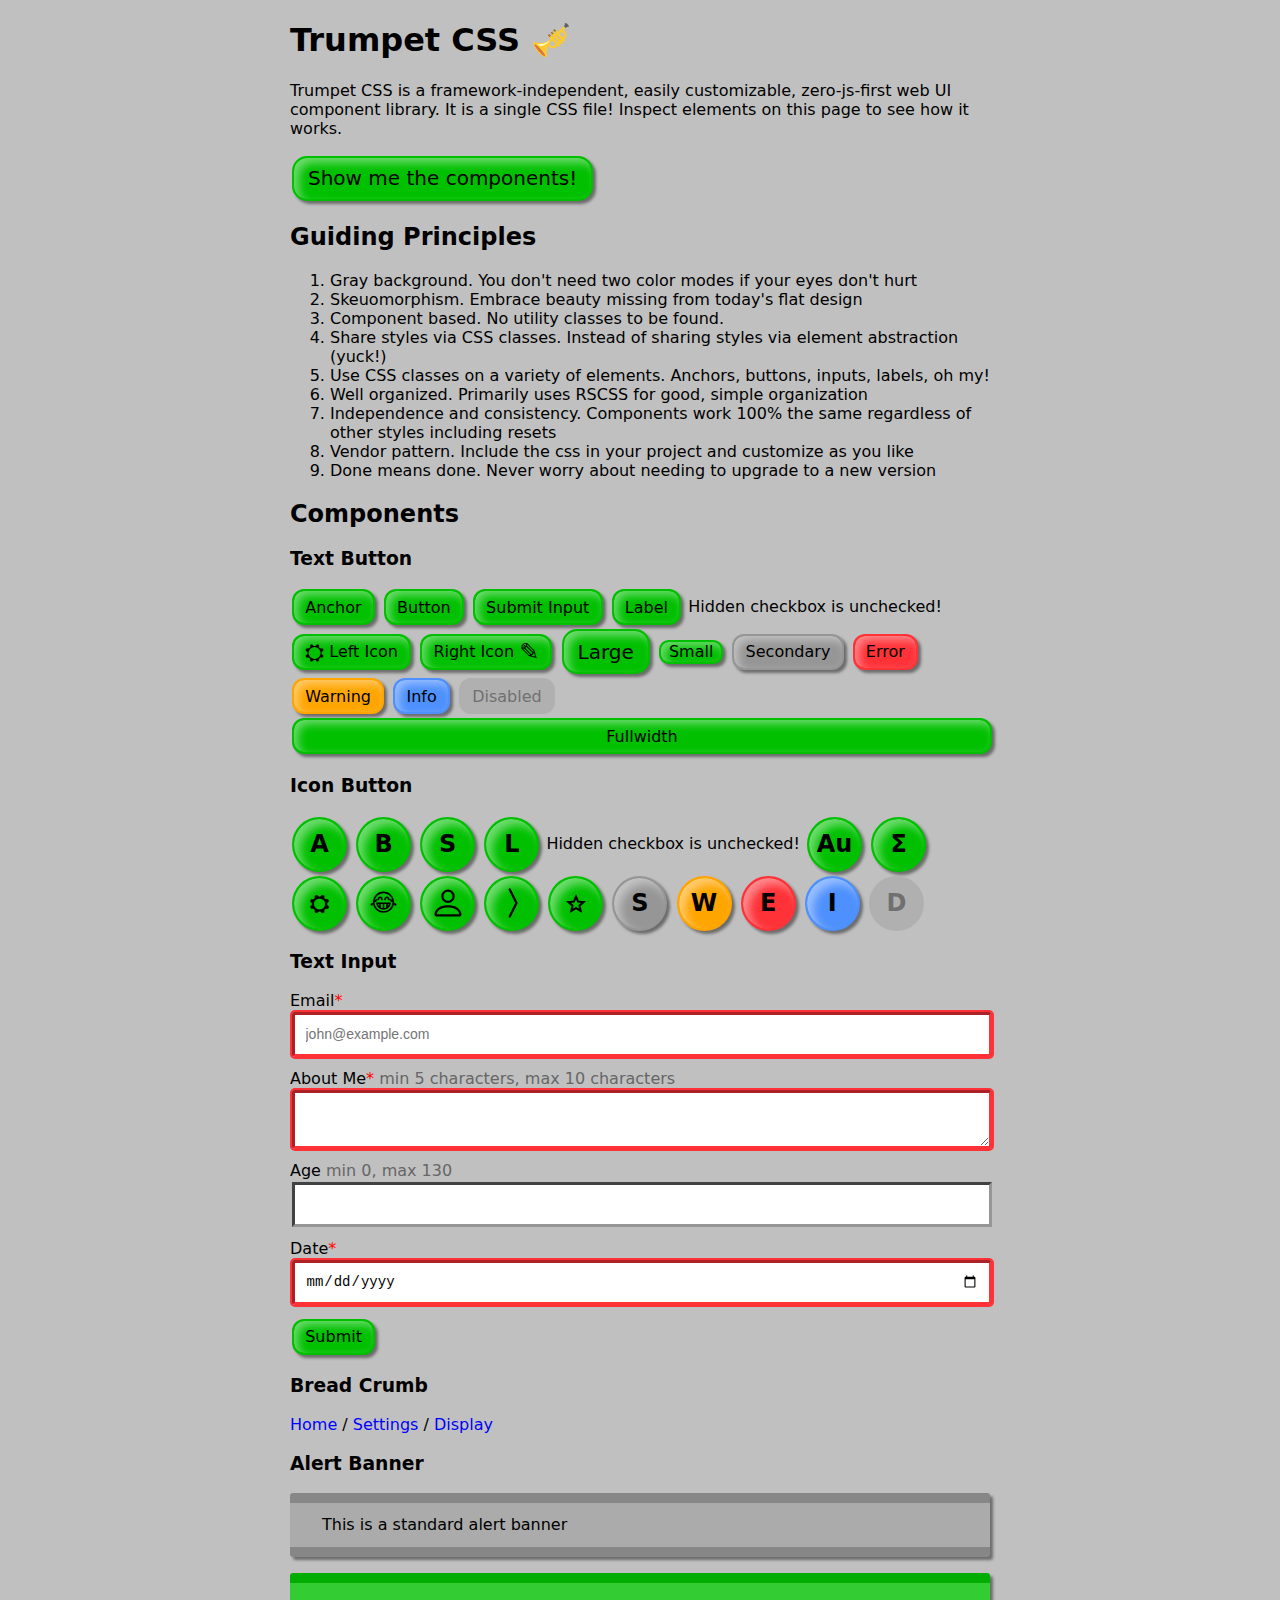
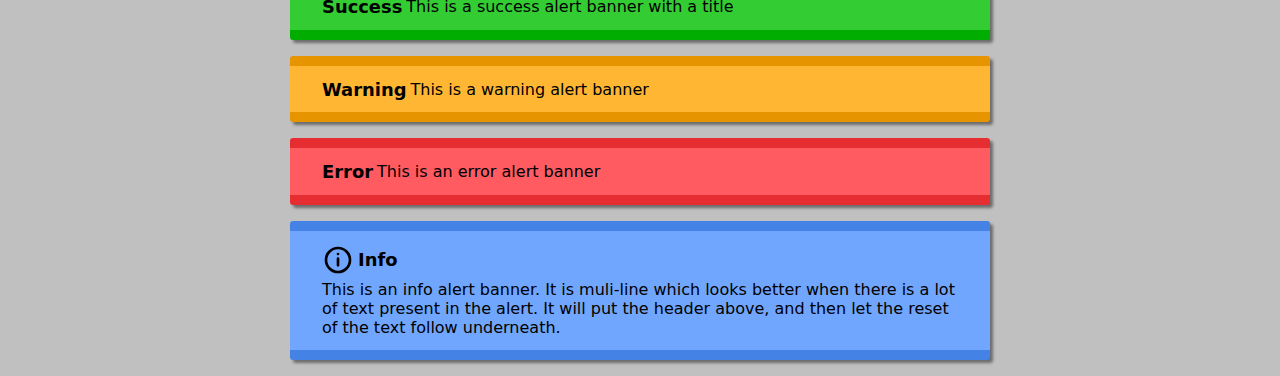
==== index.html @ 618d268e "feat: 🎸 Make introduction, build out alert banners" ====
<!doctype html>
<html lang="en">
  <head>
    <link rel="stylesheet" type="text/css" href="trumpet.css" />
    <meta
      name="viewport"
      content="width=device-width, initial-scale=1.0, maximum-scale=1.0, user-scalable=no"
    />
    <meta charset="utf-8" />

    <!-- twitter card -->
    <meta name="twitter:card" content="summary_large_image" />
    <meta
      property="twitter:image"
      content="https://thirsty-wing.github.io/trumpet-css/trumpet-boy-css.png"
    />

    <!-- OG base data -->
    <meta
      property="og:url"
      content="https://thirsty-wing.github.io/trumpet-css/"
    />
    <meta property="og:title" content="🎺 Trumpet CSS" />
    <meta
      property="og:description"
      content="A framework-independent, easily customizable, zero-js-first web UI component library"
    />

    <!-- OG image data -->
    <meta
      property="og:image"
      content="https://thirsty-wing.github.io/trumpet-css/trumpet-boy-css.png"
    />
    <meta
      property="og:image:alt"
      content="An image of the trumpet boy meme with the boy representing css blowing his trumpet at the girl representing various UI libraries"
    />

    <!-- extra metadata — unknown support -->
    <meta property="og:type" content="website" />
    <link
      rel="stylesheet"
      href="https://fonts.googleapis.com/css2?family=Material+Symbols+Outlined:opsz,wght,FILL,GRAD@20..48,100..700,0..1,-50..200&icon_names=star"
    />
  </head>
  <body style="margin: 1rem">
    <main style="max-width: 700px; margin: 0 auto; box-model: border-box">
      <h1>Trumpet CSS 🎺</h1>
      <p>
        Trumpet CSS is a framework-independent, easily customizable,
        zero-js-first web UI component library. It is a single CSS file! Inspect
        elements on this page to see how it works.
      </p>
      <a class="text-button -large" href="#components-section"
        >Show me the components!</a
      >
      <h2>Guiding Principles</h2>
      <ol>
        <li>
          Gray background. You don't need two color modes if your eyes don't
          hurt
        </li>
        <li>Skeuomorphism. Embrace beauty missing from today's flat design</li>
        <li>Component based. No utility classes to be found.</li>
        <li>
          Share styles via CSS classes. Instead of sharing styles via element
          abstraction (yuck!)
        </li>
        <li>
          Use CSS classes on a variety of elements. Anchors, buttons, inputs,
          labels, oh my!
        </li>
        <li>
          Well organized. Primarily uses RSCSS for good, simple organization
        </li>
        <li>
          Independence and consistency. Components work 100% the same regardless
          of other styles including resets
        </li>
        <li>
          Vendor pattern. Include the css in your project and customize as you
          like
        </li>
        <li>
          Done means done. Never worry about needing to upgrade to a new version
        </li>
      </ol>
      <h2 id="components-section">Components</h2>
      <h3 id="text-button-section">Text Button</h3>
      <!-- ontouchstart is a workaround for ios to show button animation -->
      <a ontouchstart class="text-button" href="#text-button-section">Anchor</a>
      <button ontouchstart class="text-button">Button</button>
      <input
        ontouchstart
        class="text-button"
        type="submit"
        value="Submit Input"
      />
      <style>
        #text-button-message-checked {
          display: none;
        }

        #text-button-message-unchecked {
          display: inline-block;
        }

        #text-button-message-toggle {
          &:checked ~ #text-button-message-checked {
            display: inline-block;
          }
          &:checked ~ #text-button-message-unchecked {
            display: none;
          }
        }
      </style>
      <input
        style="display: none"
        type="checkbox"
        id="text-button-message-toggle"
      />
      <label ontouchstart class="text-button" for="text-button-message-toggle">
        Label
      </label>
      <div id="text-button-message-checked">Hidden checkbox is checked!</div>
      <div id="text-button-message-unchecked">
        Hidden checkbox is unchecked!
      </div>
      <button ontouchstart class="text-button">
        <span class="icon">⛭</span>&nbsp;Left Icon
      </button>
      <button ontouchstart class="text-button">
        Right Icon&nbsp;<span class="icon">✎</span>
      </button>
      <button ontouchstart class="text-button -large">Large</button>
      <button ontouchstart class="text-button -small">Small</button>
      <button ontouchstart class="text-button -secondary">Secondary</button>
      <button ontouchstart class="text-button -error">Error</button>
      <button ontouchstart class="text-button -warn">Warning</button>
      <button ontouchstart class="text-button -info">Info</button>
      <button disabled class="text-button">Disabled</button>
      <button ontouchstart class="text-button -fullwidth">Fullwidth</button>
      <h3 id="icon-button-section">Icon Button</h3>
      <a
        ontouchstart
        class="icon-button"
        href="#icon-button-section"
        title="Anchor Element"
      >
        <div class="icon">A</div>
      </a>
      <button ontouchstart class="icon-button" title="Button Element">
        <div class="icon">B</div>
      </button>
      <input
        ontouchstart
        class="icon-button"
        type="submit"
        title="Submit Input Element"
        value="S"
      />
      <style>
        #icon-button-message-checked {
          display: none;
        }

        #icon-button-message-unchecked {
          display: inline-block;
        }

        #icon-button-message-toggle {
          &:checked ~ #icon-button-message-checked {
            display: inline-block;
          }
          &:checked ~ #icon-button-message-unchecked {
            display: none;
          }
        }
      </style>
      <input
        style="display: none"
        type="checkbox"
        id="icon-button-message-toggle"
      />
      <label
        ontouchstart
        class="icon-button"
        for="icon-button-message-toggle"
        title="Label Element"
      >
        <span class="icon">L</span>
      </label>
      <div id="icon-button-message-checked">Hidden checkbox is checked!</div>
      <div id="icon-button-message-unchecked">
        Hidden checkbox is unchecked!
      </div>
      <button ontouchstart class="icon-button" title="Two Characters">
        <span class="icon">Au</span>
      </button>
      <button ontouchstart class="icon-button" title="Greek Symbol">
        <span class="icon">Σ</span>
      </button>
      <button ontouchstart class="icon-button" title="UTF-8 Symbol">
        <span class="icon">⛭</span>
      </button>
      <button ontouchstart class="icon-button" title="Emoji">
        <span class="icon">😂</span>
      </button>
      <button ontouchstart class="icon-button" title="Bootstrap Icon">
        <svg
          data-origin="bootstrap icons"
          xmlns="http://www.w3.org/2000/svg"
          fill="currentColor"
          class="bi bi-person icon"
          viewBox="0 0 16 16"
        >
          <path
            d="M8 8a3 3 0 1 0 0-6 3 3 0 0 0 0 6m2-3a2 2 0 1 1-4 0 2 2 0 0 1 4 0m4 8c0 1-1 1-1 1H3s-1 0-1-1 1-4 6-4 6 3 6 4m-1-.004c-.001-.246-.154-.986-.832-1.664C11.516 10.68 10.289 10 8 10s-3.516.68-4.168 1.332c-.678.678-.83 1.418-.832 1.664z"
          />
        </svg>
      </button>
      <button ontouchstart class="icon-button" title="Narrow Bootstrap Icon">
        <svg
          data-origin="bootstrap icons"
          xmlns="http://www.w3.org/2000/svg"
          fill="currentColor"
          class="icon"
          viewBox="0 0 16 16"
        >
          <path
            fill-rule="evenodd"
            d="M6.776 1.553a.5.5 0 0 1 .671.223l3 6a.5.5 0 0 1 0 .448l-3 6a.5.5 0 1 1-.894-.448L9.44 8 6.553 2.224a.5.5 0 0 1 .223-.671"
          />
        </svg>
      </button>
      <button ontouchstart class="icon-button" title="Material Icon">
        <span class="material-symbols-outlined icon">star</span>
      </button>
      <button ontouchstart class="icon-button -secondary" title="Secondary">
        <span class="icon">S</span>
      </button>
      <button ontouchstart class="icon-button -warn" title="Warn">
        <span class="icon">W</span>
      </button>
      <button ontouchstart class="icon-button -error" title="Error">
        <span class="icon">E</span>
      </button>
      <button ontouchstart class="icon-button -info" title="Info">
        <span class="icon">I</span>
      </button>
      <button ontouchstart disabled class="icon-button" title="Disabled">
        <span class="icon">D</span>
      </button>
      <h3>Text Input</h3>
      <form
        style="
          align-items: start;
          display: flex;
          flex-direction: column;
          gap: 10px;
        "
      >
        <div class="input-stack">
          <label class="input-label" for="emailInput"
            >Email<span class="requiredstar">*</span></label
          >
          <input
            class="text-input"
            id="emailInput"
            type="email"
            name="email"
            autocomplete="email"
            placeholder="john@example.com"
            pattern="[a-zA-Z0-9._\-]+@[a-zA-Z0-9.\-]+\.[a-zA-Z]{2,}"
            title="Email must be valid"
            required
          />
        </div>
        <div class="input-stack">
          <label class="input-label" for="aboutMeTextarea">
            About Me<span class="requiredstar">*</span>
            <span class="description">min 5 characters, max 10 characters</span>
          </label>
          <textarea
            class="text-input"
            name="about-me"
            id="aboutMeTextarea"
            minlength="5"
            maxlength="10"
            required
            style="max-width: 100%"
          ></textarea>
        </div>
        <div class="input-stack">
          <label class="input-label">
            Age <span class="description">min 0, max 130</span>
          </label>
          <input
            class="text-input"
            name="age"
            type="number"
            min="0"
            max="130"
          />
        </div>
        <div class="input-stack">
          <label class="input-label">
            Date<span class="requiredstar">*</span>
          </label>
          <input
            class="text-input"
            type="date"
            placeholder="YYYY-MM-DD"
            required
          />
        </div>

        <input ontouchstart class="text-button" type="submit" />
      </form>
      <h3>Bread Crumb</h3>
      <div class="bread-crumb">
        <a class="parameter" href="#">Home</a>
        /
        <a class="parameter" href="#">Settings</a>
        /
        <a class="parameter" href="#">Display</a>
      </div>
      <h3>Alert Banner</h3>
      <div class="alert-banner">This is a standard alert banner</div>
      <div class="alert-banner -success">
        <div class="heading">Success</div>
        This is a success alert banner with a title
      </div>
      <div class="alert-banner -warn">
        <div class="heading">Warning</div>
        This is a warning alert banner
      </div>
      <div class="alert-banner -error">
        <div class="heading">Error</div>
        This is an error alert banner
      </div>
      <div class="alert-banner -info -multiline">
        <div class="heading">
          <img class="icon" src="info.svg" />
          Info
        </div>
        This is an info alert banner. It is muli-line which looks better when
        there is a lot of text present in the alert. It will put the header
        above, and then let the reset of the text follow underneath.
      </div>
    </main>
  </body>
</html>
---- trumpet.css ----
:root {
  --disabled-tc: #b0b0b0;
  --disabled-text-tc: #707070;
  --error-tc: #ff3238;
  --success-tc: #00c000;
  --secondary-tc: #969696;
  --text-tc: black;
  --warn-tc: orange;
  --soft-tc: #666666;
  --required-tc: red;
  --input-inset-tc: #969696;
  --info-tc: #4d90fe;
  --shadow-tc: 3px 3px 3px #00000070;
  background-color: silver;
  font-family: system-ui, sans-serif;
}

.text-button {
  align-items: center;
  background-color: var(--success-tc);
  border-radius: 0.75em;
  border: 2px solid;
  border-color: var(--success-tc);
  box-sizing: border-box;
  color: var(--text-tc);
  display: inline-flex;
  cursor: pointer;
  box-shadow:
    var(--shadow-tc),
    inset 0.25em 0.25em 10px #ffffff70;
  justify-content: center;
  flex-wrap: nowrap;
  font-family: inherit;
  font-size: 1rem;
  font-weight: normal;
  padding: 0 0.7em;
  margin: 2px;
  height: 2.25em;
  touch-action: manipulation;
  transition:
    background-color 60ms ease-in-out,
    border-color 60ms ease-in-out,
    box-shadow 60ms ease-in-out,
    transform 60ms ease-in-out;
  text-decoration: none;
  user-select: none;
  vertical-align: middle;
  -webkit-user-select: none;
  &:active&:not(:disabled) {
    transform: scale(0.94);
    box-shadow:
      0.5px 0.5px 1px #00000070,
      inset 0.1em 0.1em 10px #ffffff60;
  }
  &.-large {
    font-size: 1.25rem;
  }
  &.-small {
    padding: 0 0.5em;
    border-radius: 0.6em;
    height: 1.5em;
  }
  &.-fullwidth {
    width: 100%;
  }
  &.-secondary {
    background-color: var(--secondary-tc);
    border-color: var(--secondary-tc);
  }
  &.-error {
    background-color: var(--error-tc);
    border-color: var(--error-tc);
  }
  &.-warn {
    background-color: var(--warn-tc);
    border-color: var(--warn-tc);
  }
  &.-info {
    background-color: var(--info-tc);
    border-color: var(--info-tc);
  }
  &:disabled {
    background-color: var(--disabled-tc);
    border-color: var(--disabled-tc);
    color: var(--disabled-text-tc);
    cursor: not-allowed;
    box-shadow: none;
  }
  > .icon {
    font-size: 1.5em;
    text-align: center;
  }
}

.icon-button {
  align-items: center;
  border-radius: 100%;
  background-color: var(--success-tc);
  border: 2px solid;
  border-color: var(--success-tc);
  box-sizing: border-box;
  color: var(--text-tc);
  cursor: pointer;
  display: inline-flex;
  height: 55px;
  justify-content: center;
  padding: 0;
  font-size: 1.5rem;
  font-family: inherit;
  font-weight: 600;
  text-align: center;
  margin: 2px;
  text-decoration: none;
  vertical-align: middle;
  box-shadow:
    var(--shadow-tc),
    inset 0.25em 0.25em 10px #ffffff70;
  touch-action: manipulation;
  transition:
    background-color 60ms ease-in-out,
    box-shadow 60ms ease-in-out,
    transform 60ms ease-in-out;
  width: 55px;
  user-select: none;
  -webkit-user-select: none;
  &:active&:not(:disabled) {
    transform: scale(0.94);
    box-shadow:
      1px 1px 3px #00000070,
      inset 0.1em 0.1em 10px #ffffff60;
  }
  &.-big {
    font-size: 2rem;
  }
  &.-secondary {
    background-color: var(--secondary-tc);
    border-color: var(--secondary-tc);
  }
  &.-error {
    background-color: var(--error-tc);
    border-color: var(--error-tc);
  }
  &.-warn {
    background-color: var(--warn-tc);
    border-color: var(--warn-tc);
  }
  &.-info {
    background-color: var(--info-tc);
    border-color: var(--info-tc);
  }
  &:disabled {
    background-color: var(--disabled-tc);
    border-color: var(--disabled-tc);
    color: var(--disabled-text-tc);
    cursor: not-allowed;
    box-shadow: 0px 0px 0px #00000070;
  }

  > .icon {
    width: 1.5em;
  }
}

.text-input {
  text-align: left;
  -webkit-appearance: none;
  min-height: 3.2em;
  display: block;
  padding: 0.75em;
  border: 3px inset var(--input-inset-tc);
  margin: 2px;
  font-size: 0.875rem;
  box-sizing: border-box;
  width: 100%;
  background-color: white;
  &:invalid {
    border-color: var(--error-tc);
    border-radius: 3px;
  }
  &:focus {
    outline: 2px solid var(--info-tc);
    border-color: var(--info-tc);
    border-radius: 3px;
  }
  &:invalid {
    outline: 2px solid var(--error-tc);
  }
  &::-webkit-date-and-time-value {
    text-align: left;
    color: var(--text-tc);
  }
}

.input-stack {
  display: flex;
  flex-direction: column;
  width: 100%;
  max-width: 100%;
}

.input-label {
  > .description {
    color: var(--soft-tc);
  }
  > .requiredstar {
    color: var(--required-tc);
  }
}

.bread-crumb {
  > .parameter {
    color: blue;
    text-decoration: none;
  }
  > .parameter:hover {
    text-decoration: underline;
  }
}

.alert-banner {
  display: flex;
  align-items: center;
  padding: 0.8rem 2em;
  border: solid color-mix(in srgb, var(--secondary-tc) 90%, black);
  border-width: 10px 0;
  border-radius: 3px;
  margin: 1rem 0;
  gap: 0.25rem;
  box-sizing: border-box;
  background-color: color-mix(in srgb, var(--secondary-tc) 80%, white);
  box-shadow: var(--shadow-tc);
  &.-success {
    background-color: color-mix(in srgb, var(--success-tc) 80%, white);
    border-color: color-mix(in srgb, var(--success-tc) 90%, black);
  }
  &.-error {
    background-color: color-mix(in srgb, var(--error-tc) 80%, white);
    border-color: color-mix(in srgb, var(--error-tc) 90%, black);
  }
  &.-warn {
    background-color: color-mix(in srgb, var(--warn-tc) 80%, white);
    border-color: color-mix(in srgb, var(--warn-tc) 90%, black);
  }
  &.-info {
    background-color: color-mix(in srgb, var(--info-tc) 80%, white);
    border-color: color-mix(in srgb, var(--info-tc) 90%, black);
  }
  &.-multiline {
    flex-direction: column;
    align-items: start;
  }
  > .heading {
    display: flex;
    align-items: center;
    gap: 0.25rem;
    font-weight: 700;
    font-size: 1.12rem;
  }

  > .heading > .icon {
    width: 2rem;
  }
}
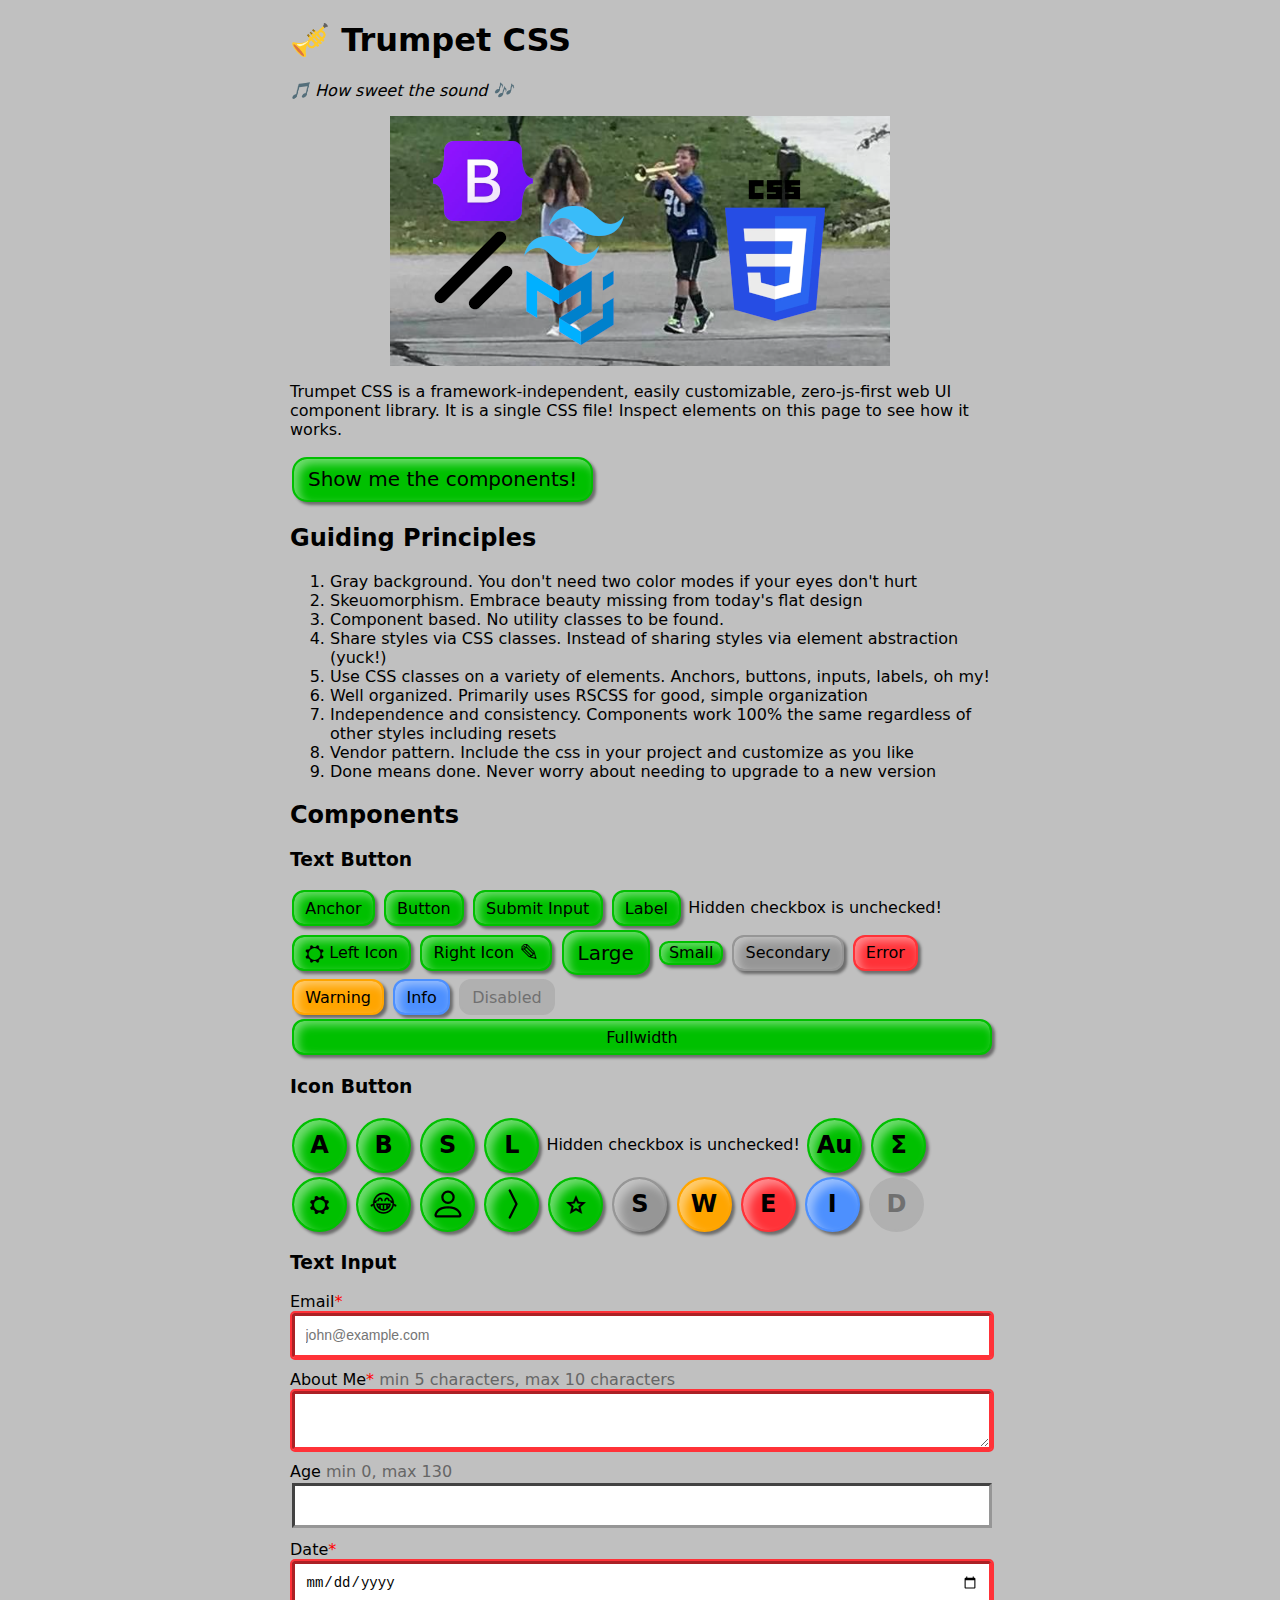
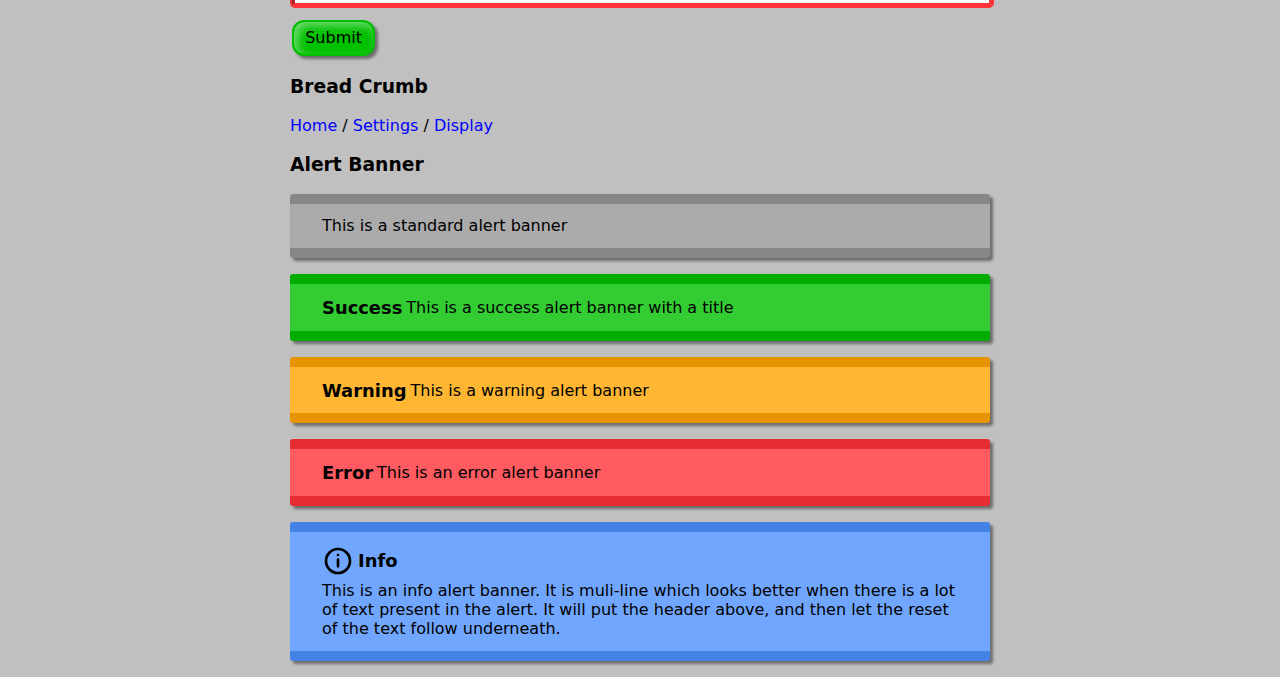
==== commit 11c89a9e: "feat: 🎸 reinforce brand" ====
--- a/index.html
+++ b/index.html
@@ -42,10 +42,17 @@
       rel="stylesheet"
       href="https://fonts.googleapis.com/css2?family=Material+Symbols+Outlined:opsz,wght,FILL,GRAD@20..48,100..700,0..1,-50..200&icon_names=star"
     />
+    <title>🎺 Trumpet CSS</title>
   </head>
   <body style="margin: 1rem">
     <main style="max-width: 700px; margin: 0 auto; box-model: border-box">
-      <h1>Trumpet CSS 🎺</h1>
+      <h1>🎺 Trumpet CSS</h1>
+      <p><i>🎵 How sweet the sound 🎶</i></p>
+
+      <img
+        style="display: block; margin: 0 auto; max-width: 100%"
+        src="trumpet-boy-css.png"
+      />
       <p>
         Trumpet CSS is a framework-independent, easily customizable,
         zero-js-first web UI component library. It is a single CSS file! Inspect
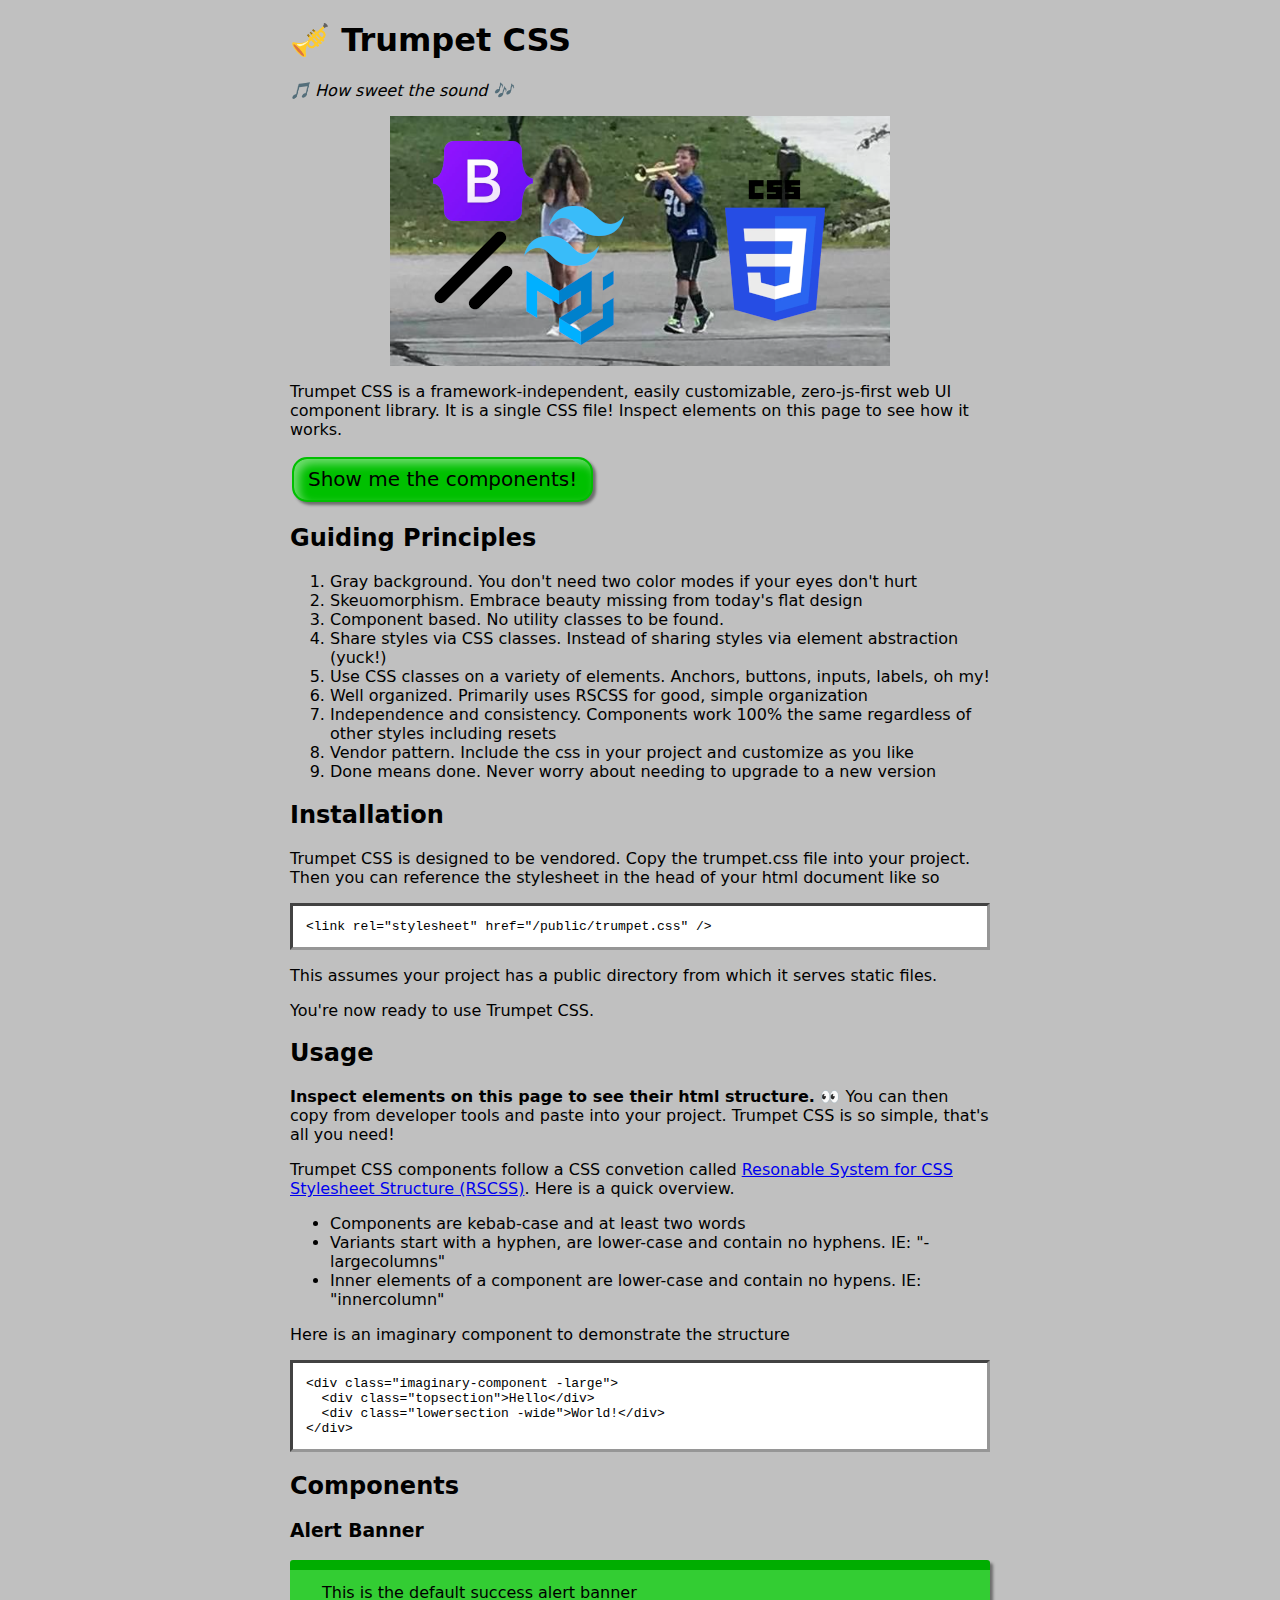
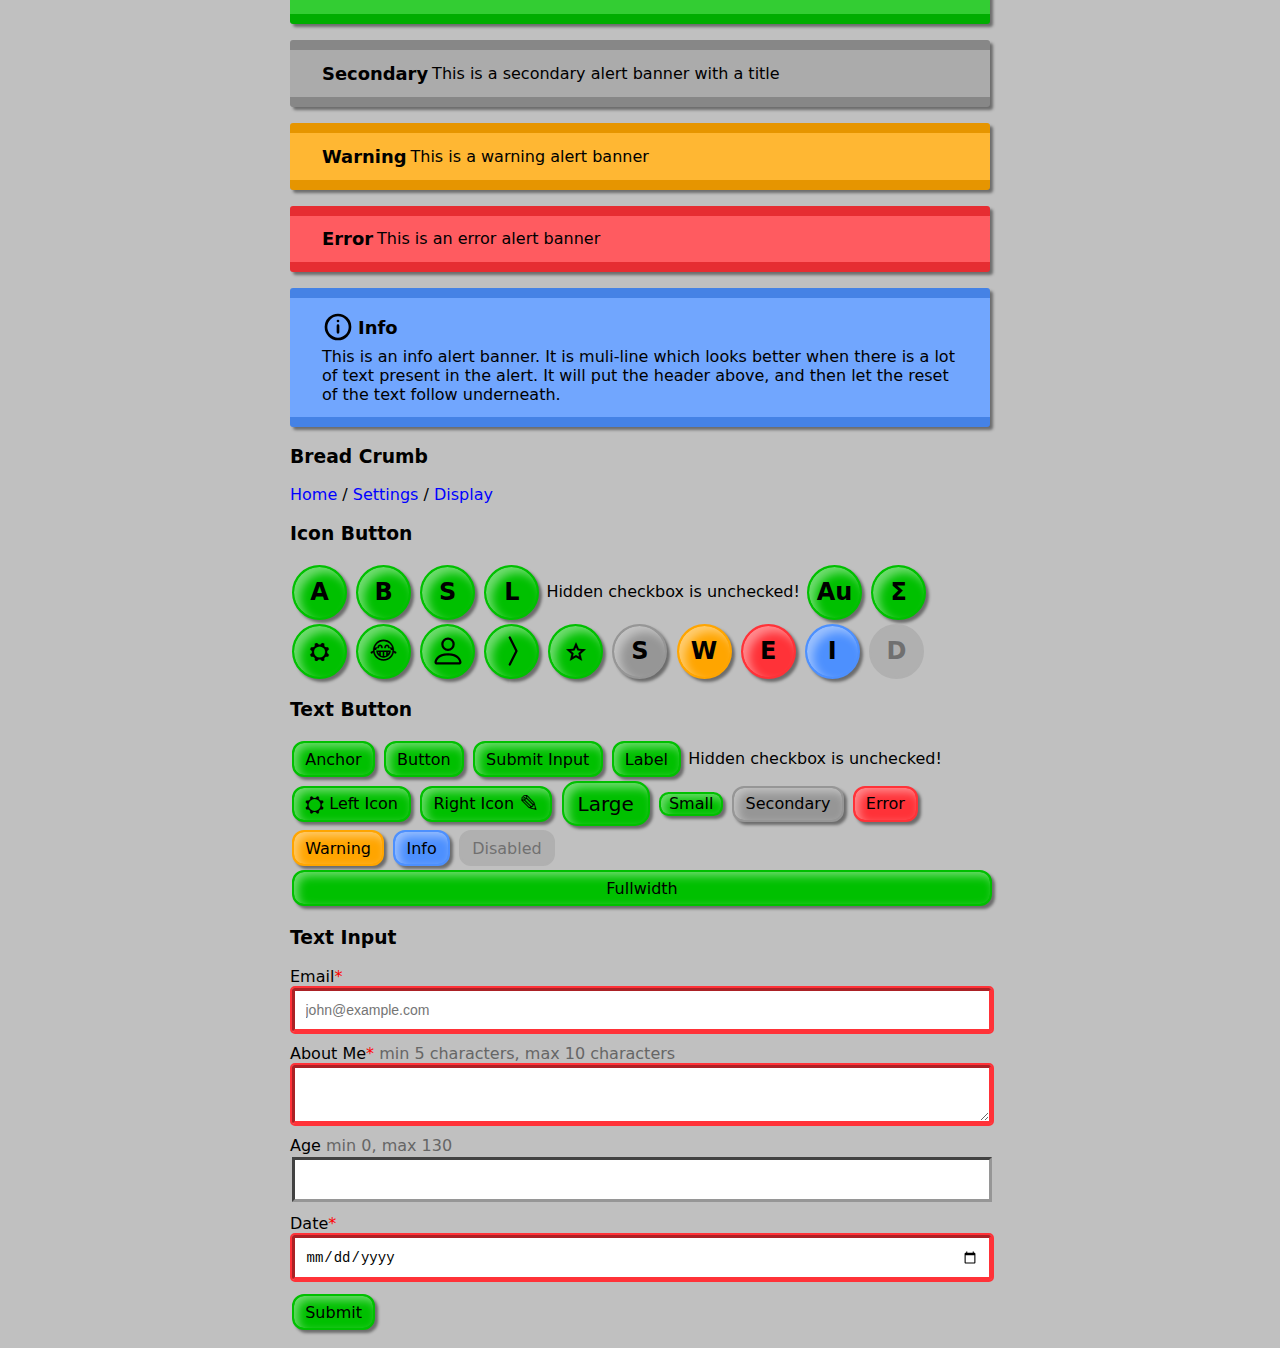
==== commit 88f248bf: "feat: 🎸 reorganize, add installation and usage instructions" ====
--- a/index.html
+++ b/index.html
@@ -92,61 +92,84 @@
           Done means done. Never worry about needing to upgrade to a new version
         </li>
       </ol>
+      <h2>Installation</h2>
+      <p>
+        Trumpet CSS is designed to be vendored. Copy the trumpet.css file into
+        your project. Then you can reference the stylesheet in the head of your
+        html document like so
+      </p>
+      <pre
+        class="code-snippet"
+      ><code>&lt;link rel="stylesheet" href="/public/trumpet.css" /&gt;</code></pre>
+      <p>
+        This assumes your project has a public directory from which it serves
+        static files.
+      </p>
+      <p>You're now ready to use Trumpet CSS.</p>
+      <h2>Usage</h2>
+      <p>
+        <strong
+          >Inspect elements on this page to see their html structure. 👀</strong
+        >
+        You can then copy from developer tools and paste into your project.
+        Trumpet CSS is so simple, that's all you need!
+      </p>
+      <p>
+        Trumpet CSS components follow a CSS convetion called
+        <a href="https://rstacruz.github.io/rscss/"
+          >Resonable System for CSS Stylesheet Structure (RSCSS)</a
+        >. Here is a quick overview.
+      </p>
+      <ul>
+        <li>Components are kebab-case and at least two words</li>
+        <li>
+          Variants start with a hyphen, are lower-case and contain no hyphens.
+          IE: "-largecolumns"
+        </li>
+        <li>
+          Inner elements of a component are lower-case and contain no hypens.
+          IE: "innercolumn"
+        </li>
+      </ul>
+      <p>Here is an imaginary component to demonstrate the structure</p>
+      <pre
+        class="code-snippet"
+      ><code>&lt;div class="imaginary-component -large"&gt;
+  &lt;div class="topsection"&gt;Hello&lt;/div&gt;
+  &lt;div class="lowersection -wide"&gt;World!&lt;/div&gt;
+&lt;/div&gt;</code></pre>
       <h2 id="components-section">Components</h2>
-      <h3 id="text-button-section">Text Button</h3>
-      <!-- ontouchstart is a workaround for ios to show button animation -->
-      <a ontouchstart class="text-button" href="#text-button-section">Anchor</a>
-      <button ontouchstart class="text-button">Button</button>
-      <input
-        ontouchstart
-        class="text-button"
-        type="submit"
-        value="Submit Input"
-      />
-      <style>
-        #text-button-message-checked {
-          display: none;
-        }
-
-        #text-button-message-unchecked {
-          display: inline-block;
-        }
-
-        #text-button-message-toggle {
-          &:checked ~ #text-button-message-checked {
-            display: inline-block;
-          }
-          &:checked ~ #text-button-message-unchecked {
-            display: none;
-          }
-        }
-      </style>
-      <input
-        style="display: none"
-        type="checkbox"
-        id="text-button-message-toggle"
-      />
-      <label ontouchstart class="text-button" for="text-button-message-toggle">
-        Label
-      </label>
-      <div id="text-button-message-checked">Hidden checkbox is checked!</div>
-      <div id="text-button-message-unchecked">
-        Hidden checkbox is unchecked!
-      </div>
-      <button ontouchstart class="text-button">
-        <span class="icon">⛭</span>&nbsp;Left Icon
-      </button>
-      <button ontouchstart class="text-button">
-        Right Icon&nbsp;<span class="icon">✎</span>
-      </button>
-      <button ontouchstart class="text-button -large">Large</button>
-      <button ontouchstart class="text-button -small">Small</button>
-      <button ontouchstart class="text-button -secondary">Secondary</button>
-      <button ontouchstart class="text-button -error">Error</button>
-      <button ontouchstart class="text-button -warn">Warning</button>
-      <button ontouchstart class="text-button -info">Info</button>
-      <button disabled class="text-button">Disabled</button>
-      <button ontouchstart class="text-button -fullwidth">Fullwidth</button>
+      <h3>Alert Banner</h3>
+      <div class="alert-banner">This is the default success alert banner</div>
+      <div class="alert-banner -secondary">
+        <div class="heading">Secondary</div>
+        This is a secondary alert banner with a title
+      </div>
+      <div class="alert-banner -warn">
+        <div class="heading">Warning</div>
+        This is a warning alert banner
+      </div>
+      <div class="alert-banner -error">
+        <div class="heading">Error</div>
+        This is an error alert banner
+      </div>
+      <div class="alert-banner -info -multiline">
+        <div class="heading">
+          <img class="icon" src="info.svg" />
+          Info
+        </div>
+        This is an info alert banner. It is muli-line which looks better when
+        there is a lot of text present in the alert. It will put the header
+        above, and then let the reset of the text follow underneath.
+      </div>
+      <h3>Bread Crumb</h3>
+      <div class="bread-crumb">
+        <a class="parameter" href="#">Home</a>
+        /
+        <a class="parameter" href="#">Settings</a>
+        /
+        <a class="parameter" href="#">Display</a>
+      </div>
       <h3 id="icon-button-section">Icon Button</h3>
       <a
         ontouchstart
@@ -258,6 +281,60 @@
       <button ontouchstart disabled class="icon-button" title="Disabled">
         <span class="icon">D</span>
       </button>
+
+      <h3 id="text-button-section">Text Button</h3>
+      <a ontouchstart class="text-button" href="#text-button-section">Anchor</a>
+      <button class="text-button" ontouchstart>Button</button>
+      <input
+        ontouchstart
+        class="text-button"
+        type="submit"
+        value="Submit Input"
+      />
+      <style>
+        #text-button-message-checked {
+          display: none;
+        }
+
+        #text-button-message-unchecked {
+          display: inline-block;
+        }
+
+        #text-button-message-toggle {
+          &:checked ~ #text-button-message-checked {
+            display: inline-block;
+          }
+          &:checked ~ #text-button-message-unchecked {
+            display: none;
+          }
+        }
+      </style>
+      <input
+        style="display: none"
+        type="checkbox"
+        id="text-button-message-toggle"
+      />
+      <label ontouchstart class="text-button" for="text-button-message-toggle">
+        Label
+      </label>
+      <div id="text-button-message-checked">Hidden checkbox is checked!</div>
+      <div id="text-button-message-unchecked">
+        Hidden checkbox is unchecked!
+      </div>
+      <button class="text-button" ontouchstart>
+        <span class="icon">⛭</span>&nbsp;Left Icon
+      </button>
+      <button ontouchstart class="text-button">
+        Right Icon&nbsp;<span class="icon">✎</span>
+      </button>
+      <button ontouchstart class="text-button -large">Large</button>
+      <button ontouchstart class="text-button -small">Small</button>
+      <button ontouchstart class="text-button -secondary">Secondary</button>
+      <button ontouchstart class="text-button -error">Error</button>
+      <button ontouchstart class="text-button -warn">Warning</button>
+      <button ontouchstart class="text-button -info">Info</button>
+      <button disabled class="text-button">Disabled</button>
+      <button ontouchstart class="text-button -fullwidth">Fullwidth</button>
       <h3>Text Input</h3>
       <form
         style="
@@ -324,37 +401,6 @@
 
         <input ontouchstart class="text-button" type="submit" />
       </form>
-      <h3>Bread Crumb</h3>
-      <div class="bread-crumb">
-        <a class="parameter" href="#">Home</a>
-        /
-        <a class="parameter" href="#">Settings</a>
-        /
-        <a class="parameter" href="#">Display</a>
-      </div>
-      <h3>Alert Banner</h3>
-      <div class="alert-banner">This is a standard alert banner</div>
-      <div class="alert-banner -success">
-        <div class="heading">Success</div>
-        This is a success alert banner with a title
-      </div>
-      <div class="alert-banner -warn">
-        <div class="heading">Warning</div>
-        This is a warning alert banner
-      </div>
-      <div class="alert-banner -error">
-        <div class="heading">Error</div>
-        This is an error alert banner
-      </div>
-      <div class="alert-banner -info -multiline">
-        <div class="heading">
-          <img class="icon" src="info.svg" />
-          Info
-        </div>
-        This is an info alert banner. It is muli-line which looks better when
-        there is a lot of text present in the alert. It will put the header
-        above, and then let the reset of the text follow underneath.
-      </div>
     </main>
   </body>
 </html>
--- a/trumpet.css
+++ b/trumpet.css
@@ -221,17 +221,17 @@
   display: flex;
   align-items: center;
   padding: 0.8rem 2em;
-  border: solid color-mix(in srgb, var(--secondary-tc) 90%, black);
+  border: solid color-mix(in srgb, var(--success-tc) 90%, black);
   border-width: 10px 0;
   border-radius: 3px;
   margin: 1rem 0;
   gap: 0.25rem;
   box-sizing: border-box;
-  background-color: color-mix(in srgb, var(--secondary-tc) 80%, white);
+  background-color: color-mix(in srgb, var(--success-tc) 80%, white);
   box-shadow: var(--shadow-tc);
-  &.-success {
-    background-color: color-mix(in srgb, var(--success-tc) 80%, white);
-    border-color: color-mix(in srgb, var(--success-tc) 90%, black);
+  &.-secondary {
+    background-color: color-mix(in srgb, var(--secondary-tc) 80%, white);
+    border-color: color-mix(in srgb, var(--secondary-tc) 90%, black);
   }
   &.-error {
     background-color: color-mix(in srgb, var(--error-tc) 80%, white);
@@ -261,3 +261,16 @@
     width: 2rem;
   }
 }
+
+.code-snippet {
+  background-color: white;
+  overflow: auto;
+  border: 3px inset var(--input-inset-tc);
+  padding: 1em;
+  > code > .element {
+    color: var(--success-tc);
+  }
+  > code > .class {
+    color: var(--error-tc);
+  }
+}
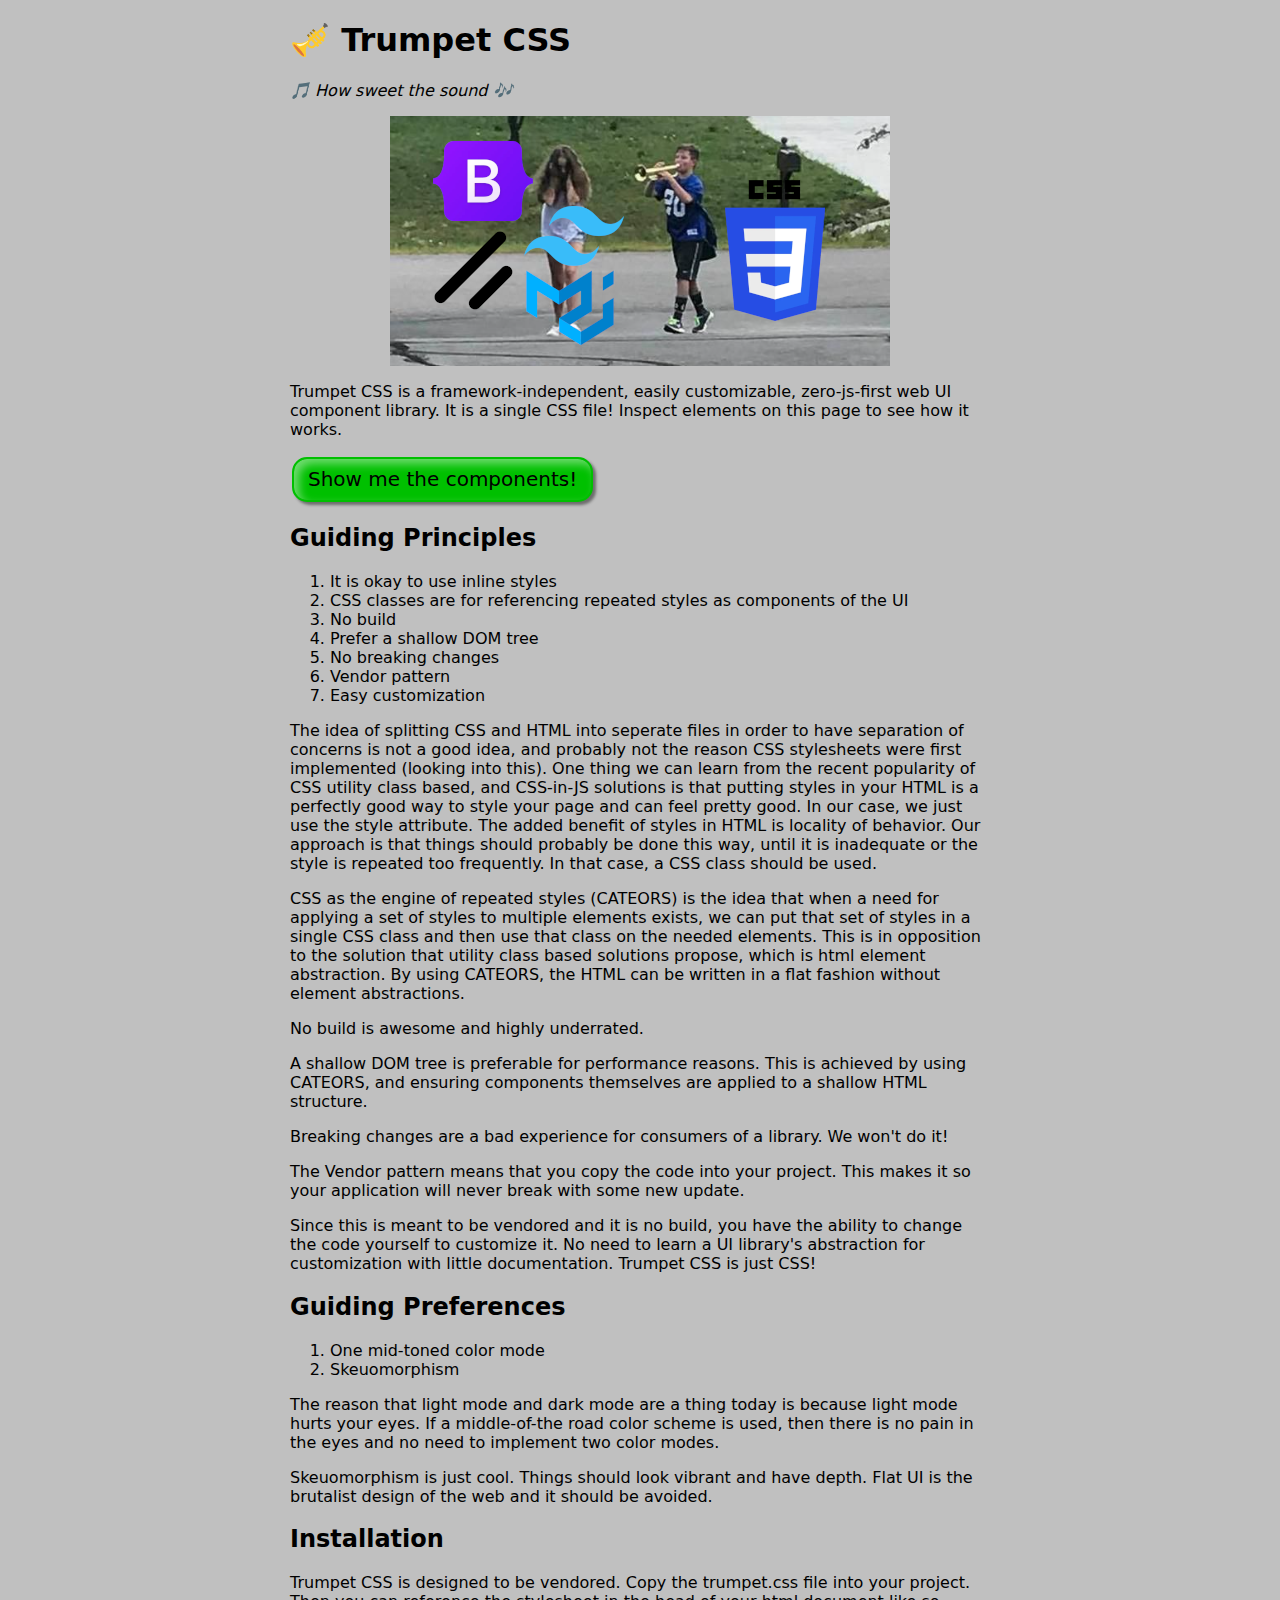
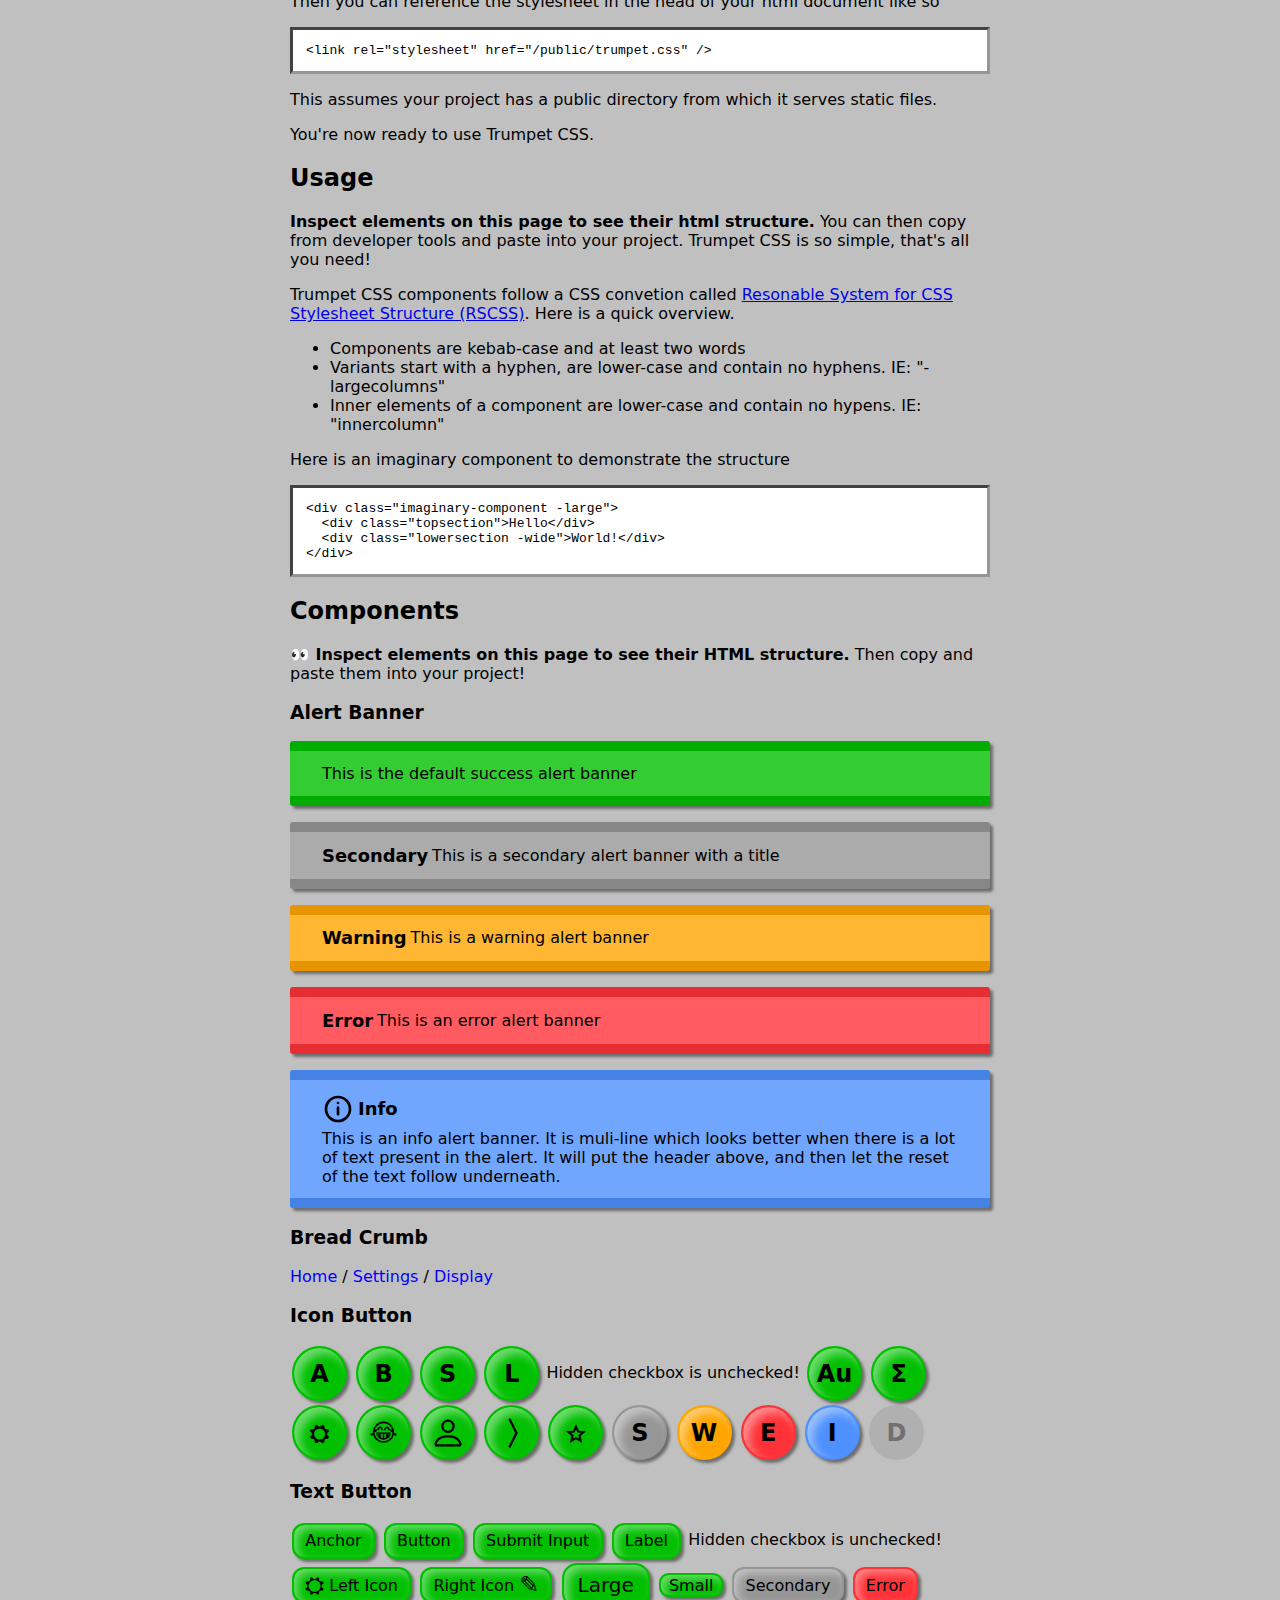
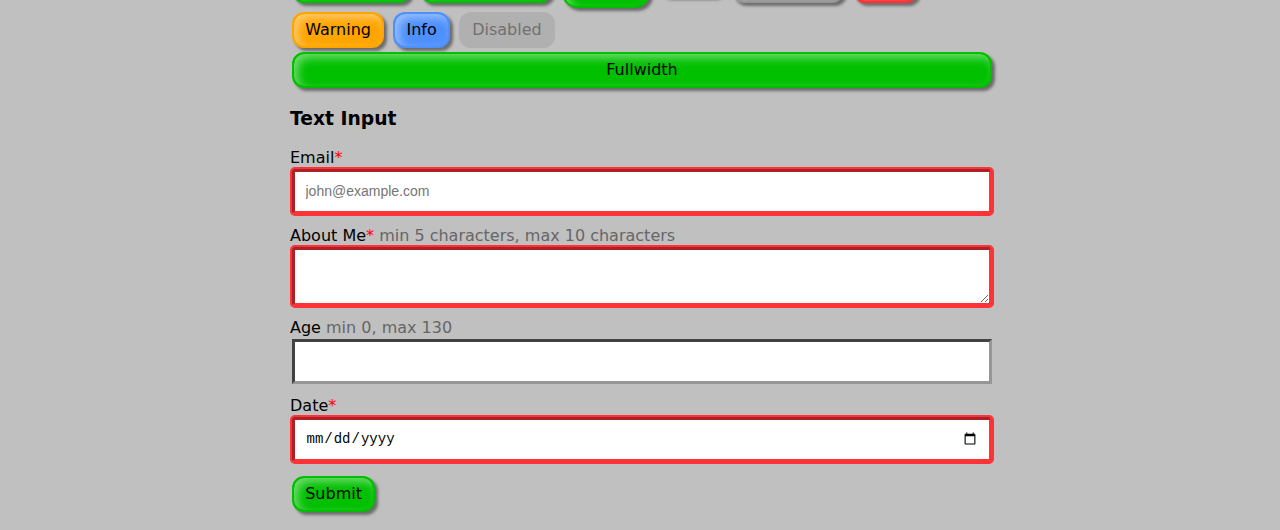
==== commit 1e6fc32b: "feat: 🎸 refine guiding principles and preferences" ====
--- a/index.html
+++ b/index.html
@@ -63,35 +63,73 @@
       >
       <h2>Guiding Principles</h2>
       <ol>
+        <li>It is okay to use inline styles</li>
         <li>
-          Gray background. You don't need two color modes if your eyes don't
-          hurt
+          CSS classes are for referencing repeated styles as components of the
+          UI
         </li>
-        <li>Skeuomorphism. Embrace beauty missing from today's flat design</li>
-        <li>Component based. No utility classes to be found.</li>
-        <li>
-          Share styles via CSS classes. Instead of sharing styles via element
-          abstraction (yuck!)
-        </li>
-        <li>
-          Use CSS classes on a variety of elements. Anchors, buttons, inputs,
-          labels, oh my!
-        </li>
-        <li>
-          Well organized. Primarily uses RSCSS for good, simple organization
-        </li>
-        <li>
-          Independence and consistency. Components work 100% the same regardless
-          of other styles including resets
-        </li>
-        <li>
-          Vendor pattern. Include the css in your project and customize as you
-          like
-        </li>
-        <li>
-          Done means done. Never worry about needing to upgrade to a new version
-        </li>
+        <li>No build</li>
+        <li>Prefer a shallow DOM tree</li>
+        <li>No breaking changes</li>
+        <li>Vendor pattern</li>
+        <li>Easy customization</li>
       </ol>
+      <p>
+        The idea of splitting CSS and HTML into seperate files in order to have
+        separation of concerns is not a good idea, and probably not the reason
+        CSS stylesheets were first implemented (looking into this). One thing we
+        can learn from the recent popularity of CSS utility class based, and
+        CSS-in-JS solutions is that putting styles in your HTML is a perfectly
+        good way to style your page and can feel pretty good. In our case, we
+        just use the style attribute. The added benefit of styles in HTML is
+        locality of behavior. Our approach is that things should probably be
+        done this way, until it is inadequate or the style is repeated too
+        frequently. In that case, a CSS class should be used.
+      </p>
+      <p>
+        CSS as the engine of repeated styles (CATEORS) is the idea that when a
+        need for applying a set of styles to multiple elements exists, we can
+        put that set of styles in a single CSS class and then use that class on
+        the needed elements. This is in opposition to the solution that utility
+        class based solutions propose, which is html element abstraction. By
+        using CATEORS, the HTML can be written in a flat fashion without element
+        abstractions.
+      </p>
+      <p>No build is awesome and highly underrated.</p>
+      <p>
+        A shallow DOM tree is preferable for performance reasons. This is
+        achieved by using CATEORS, and ensuring components themselves are
+        applied to a shallow HTML structure.
+      </p>
+      <p>
+        Breaking changes are a bad experience for consumers of a library. We
+        won't do it!
+      </p>
+      <p>
+        The Vendor pattern means that you copy the code into your project. This
+        makes it so your application will never break with some new update.
+      </p>
+      <p>
+        Since this is meant to be vendored and it is no build, you have the
+        ability to change the code yourself to customize it. No need to learn a
+        UI library's abstraction for customization with little documentation.
+        Trumpet CSS is just CSS!
+      </p>
+      <h2>Guiding Preferences</h2>
+      <ol>
+        <li>One mid-toned color mode</li>
+        <li>Skeuomorphism</li>
+      </ol>
+      <p>
+        The reason that light mode and dark mode are a thing today is because
+        light mode hurts your eyes. If a middle-of-the road color scheme is
+        used, then there is no pain in the eyes and no need to implement two
+        color modes.
+      </p>
+      <p>
+        Skeuomorphism is just cool. Things should look vibrant and have depth.
+        Flat UI is the brutalist design of the web and it should be avoided.
+      </p>
       <h2>Installation</h2>
       <p>
         Trumpet CSS is designed to be vendored. Copy the trumpet.css file into
@@ -109,7 +147,7 @@
       <h2>Usage</h2>
       <p>
         <strong
-          >Inspect elements on this page to see their html structure. 👀</strong
+          >Inspect elements on this page to see their html structure.</strong
         >
         You can then copy from developer tools and paste into your project.
         Trumpet CSS is so simple, that's all you need!
@@ -139,6 +177,10 @@
   &lt;div class="lowersection -wide"&gt;World!&lt;/div&gt;
 &lt;/div&gt;</code></pre>
       <h2 id="components-section">Components</h2>
+      <strong
+        >👀 Inspect elements on this page to see their HTML structure.</strong
+      >
+      Then copy and paste them into your project!
       <h3>Alert Banner</h3>
       <div class="alert-banner">This is the default success alert banner</div>
       <div class="alert-banner -secondary">
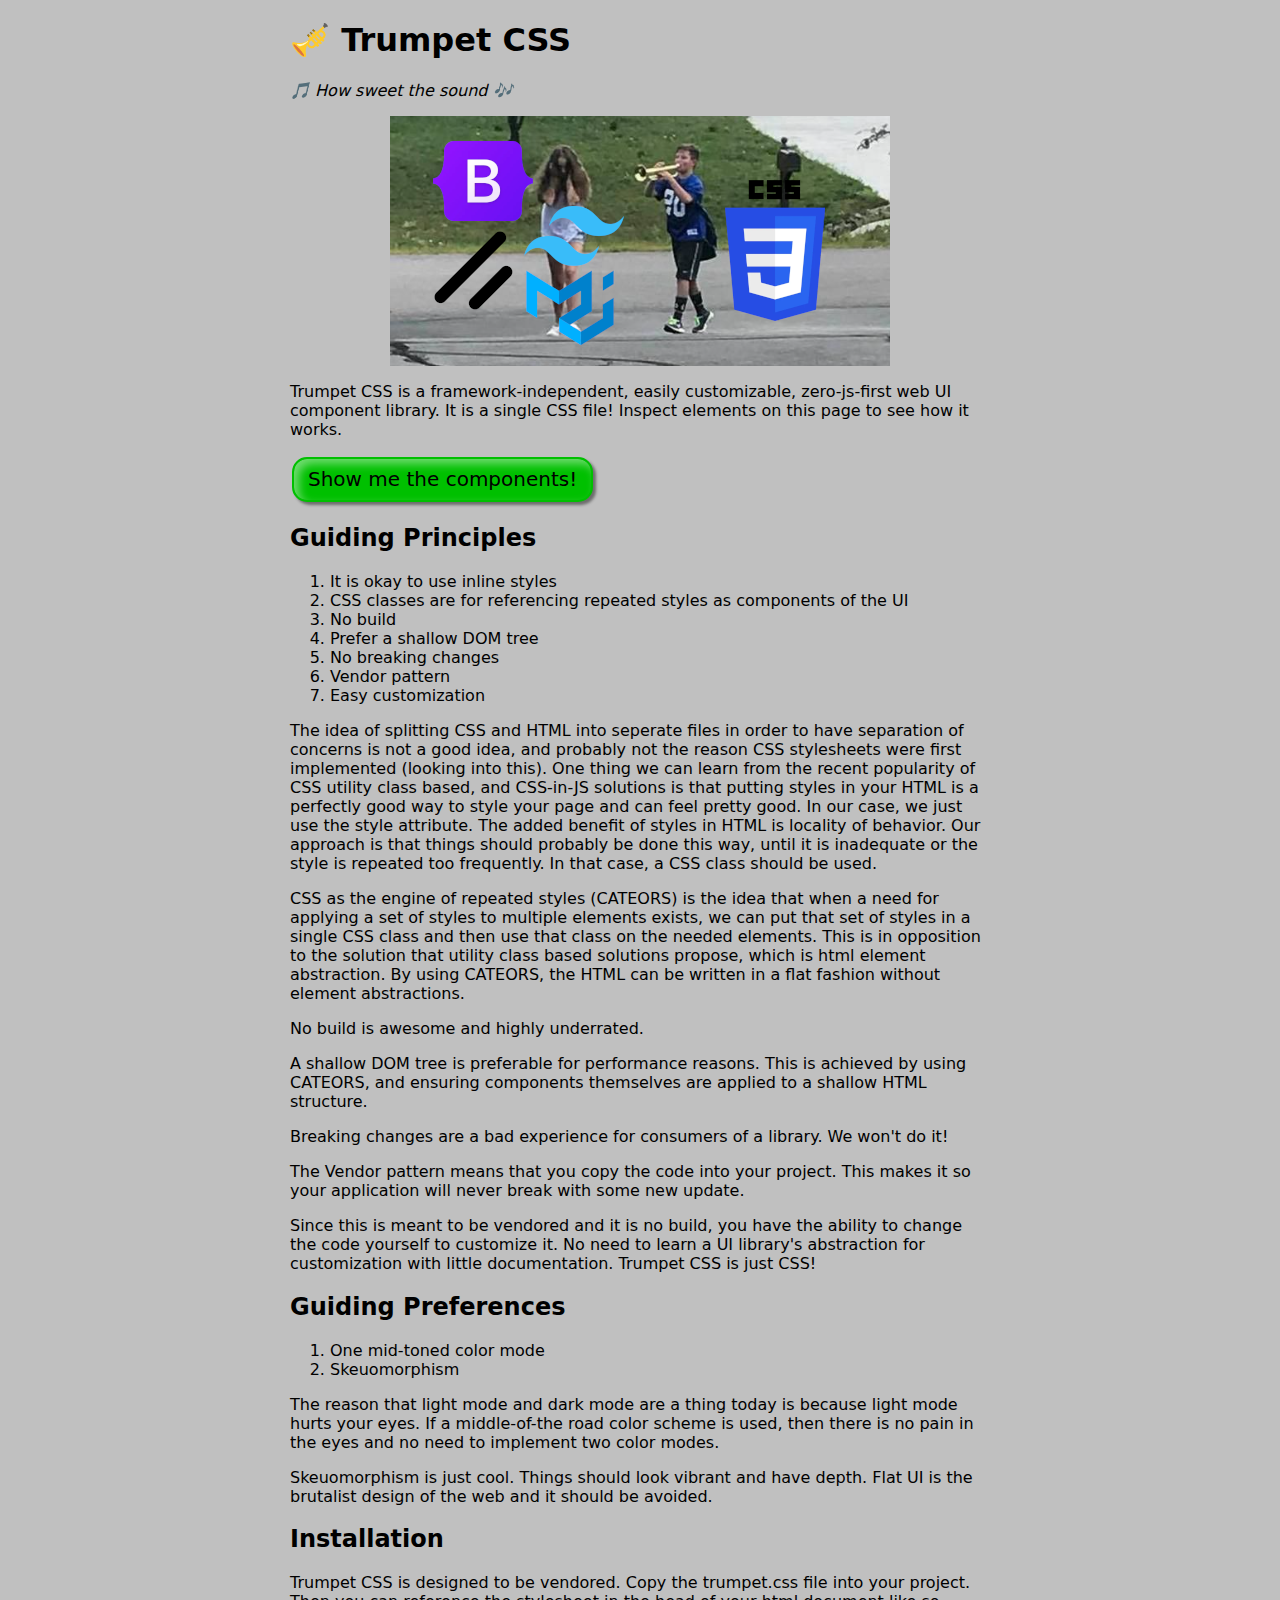
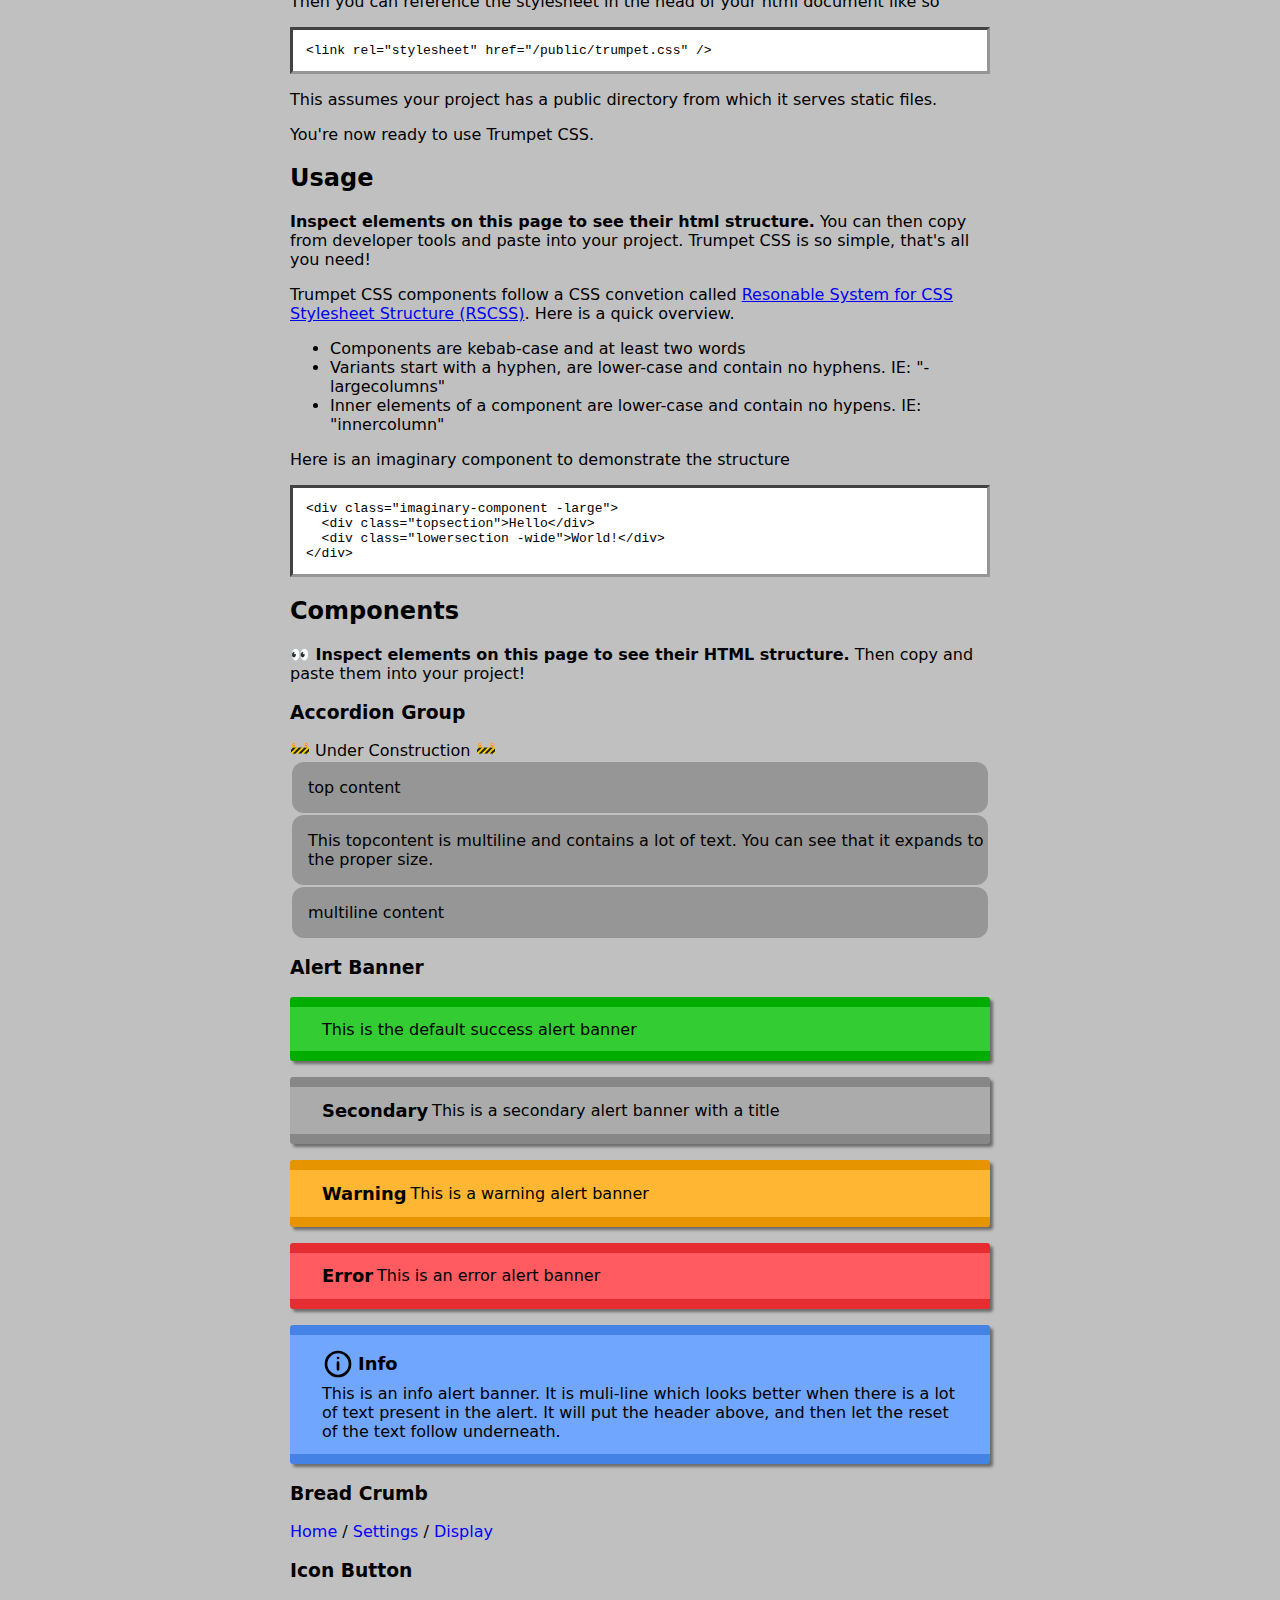
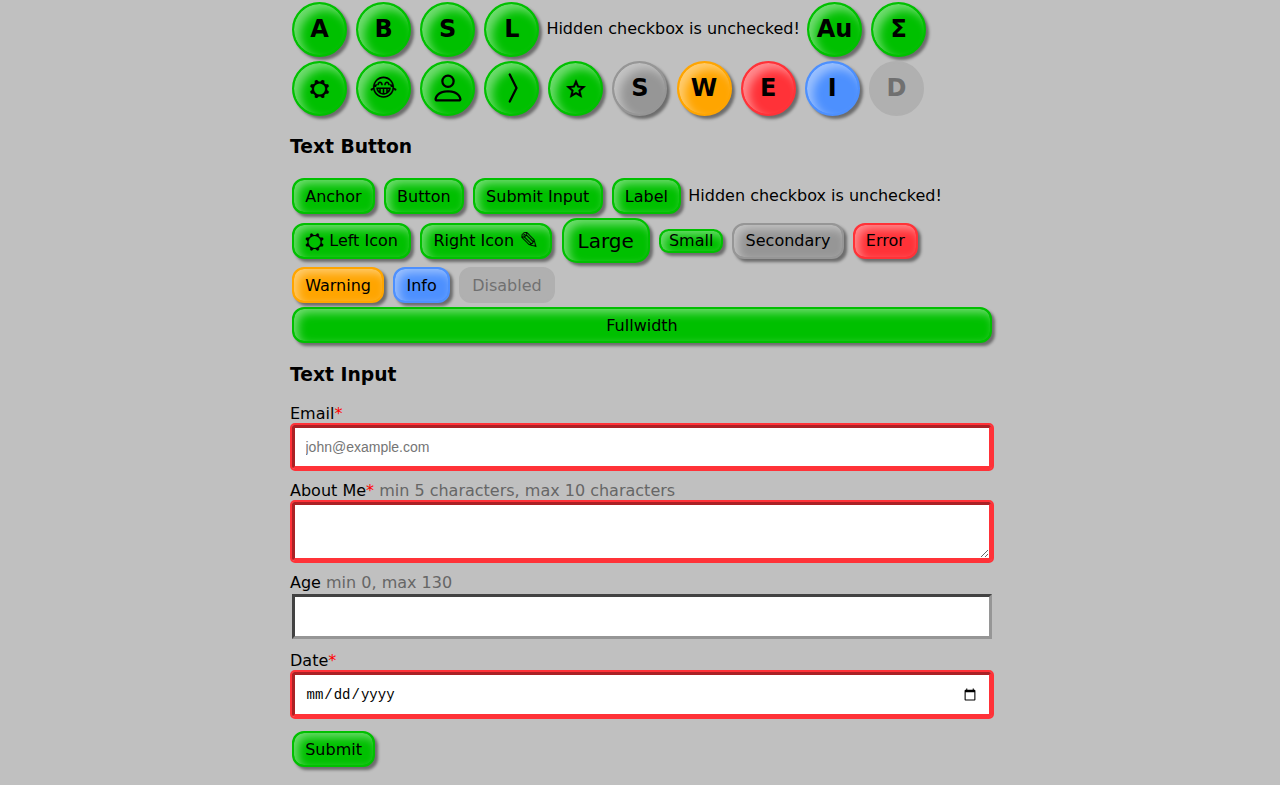
==== commit 045ca86c: "feat: 🎸 add accordion section" ====
--- a/index.html
+++ b/index.html
@@ -181,6 +181,30 @@
         >👀 Inspect elements on this page to see their HTML structure.</strong
       >
       Then copy and paste them into your project!
+      <h3>Accordion Group</h3>
+      🚧 Under Construction 🚧
+      <div class="accordion-section">
+        <div class="topcontent">top content</div>
+        <input class="trigger" type="radio" name="something" />
+        <div class="bottomcontent">bottom content</div>
+      </div>
+      <div class="accordion-section">
+        <div class="topcontent">
+          This topcontent is multiline and contains a lot of text. You can see
+          that it expands to the proper size.
+        </div>
+        <input class="trigger" type="radio" name="something" />
+        <div class="bottomcontent">some bottom content is here</div>
+      </div>
+      <div class="accordion-section">
+        <div class="topcontent">multiline content</div>
+        <input class="trigger" type="radio" name="something" />
+        <div class="bottomcontent">
+          Here you can see that the bottom content can be multi-line and contain
+          a lot of text. The accordion will size itself to the proper size as it
+          expands and collapses.
+        </div>
+      </div>
       <h3>Alert Banner</h3>
       <div class="alert-banner">This is the default success alert banner</div>
       <div class="alert-banner -secondary">
--- a/trumpet.css
+++ b/trumpet.css
@@ -217,6 +217,54 @@
   }
 }
 
+.accordion-section {
+  display: grid;
+  grid-template-rows: max-content 0fr;
+  overflow: hidden;
+  background-color: var(--secondary-tc);
+  transition: grid-template-rows 250ms ease-in-out;
+  margin: 2px;
+  border-radius: 0.75em;
+  visibility: visible;
+  &:has(> .trigger:checked) {
+    grid-template-rows: max-content 1fr;
+  }
+  > .topcontent {
+    padding: 1rem;
+    padding-inline-end: 3px;
+    grid-column-start: 1;
+    grid-row-start: 1;
+  }
+  > .trigger {
+    appearance: none;
+    width: 100%;
+    height: 100%;
+    margin: 0;
+    padding: 0;
+    grid-column-start: 1;
+    grid-row-start: 1;
+    cursor: pointer;
+  }
+  > .trigger:checked {
+    cursor: default;
+  }
+  > .bottomcontent {
+    grid-column-start: 1;
+    grid-row-start: 2;
+    overflow: hidden;
+    visibility: hidden;
+    transition: padding 250ms ease-in-out;
+    padding: 0 1rem;
+  }
+  > .trigger:checked ~ .bottomcontent {
+    transition: padding 250ms ease-in-out;
+    background-color: var(--success-tc);
+    visibility: visible;
+    min-height: fit-content;
+    padding: 1rem;
+  }
+}
+
 .alert-banner {
   display: flex;
   align-items: center;
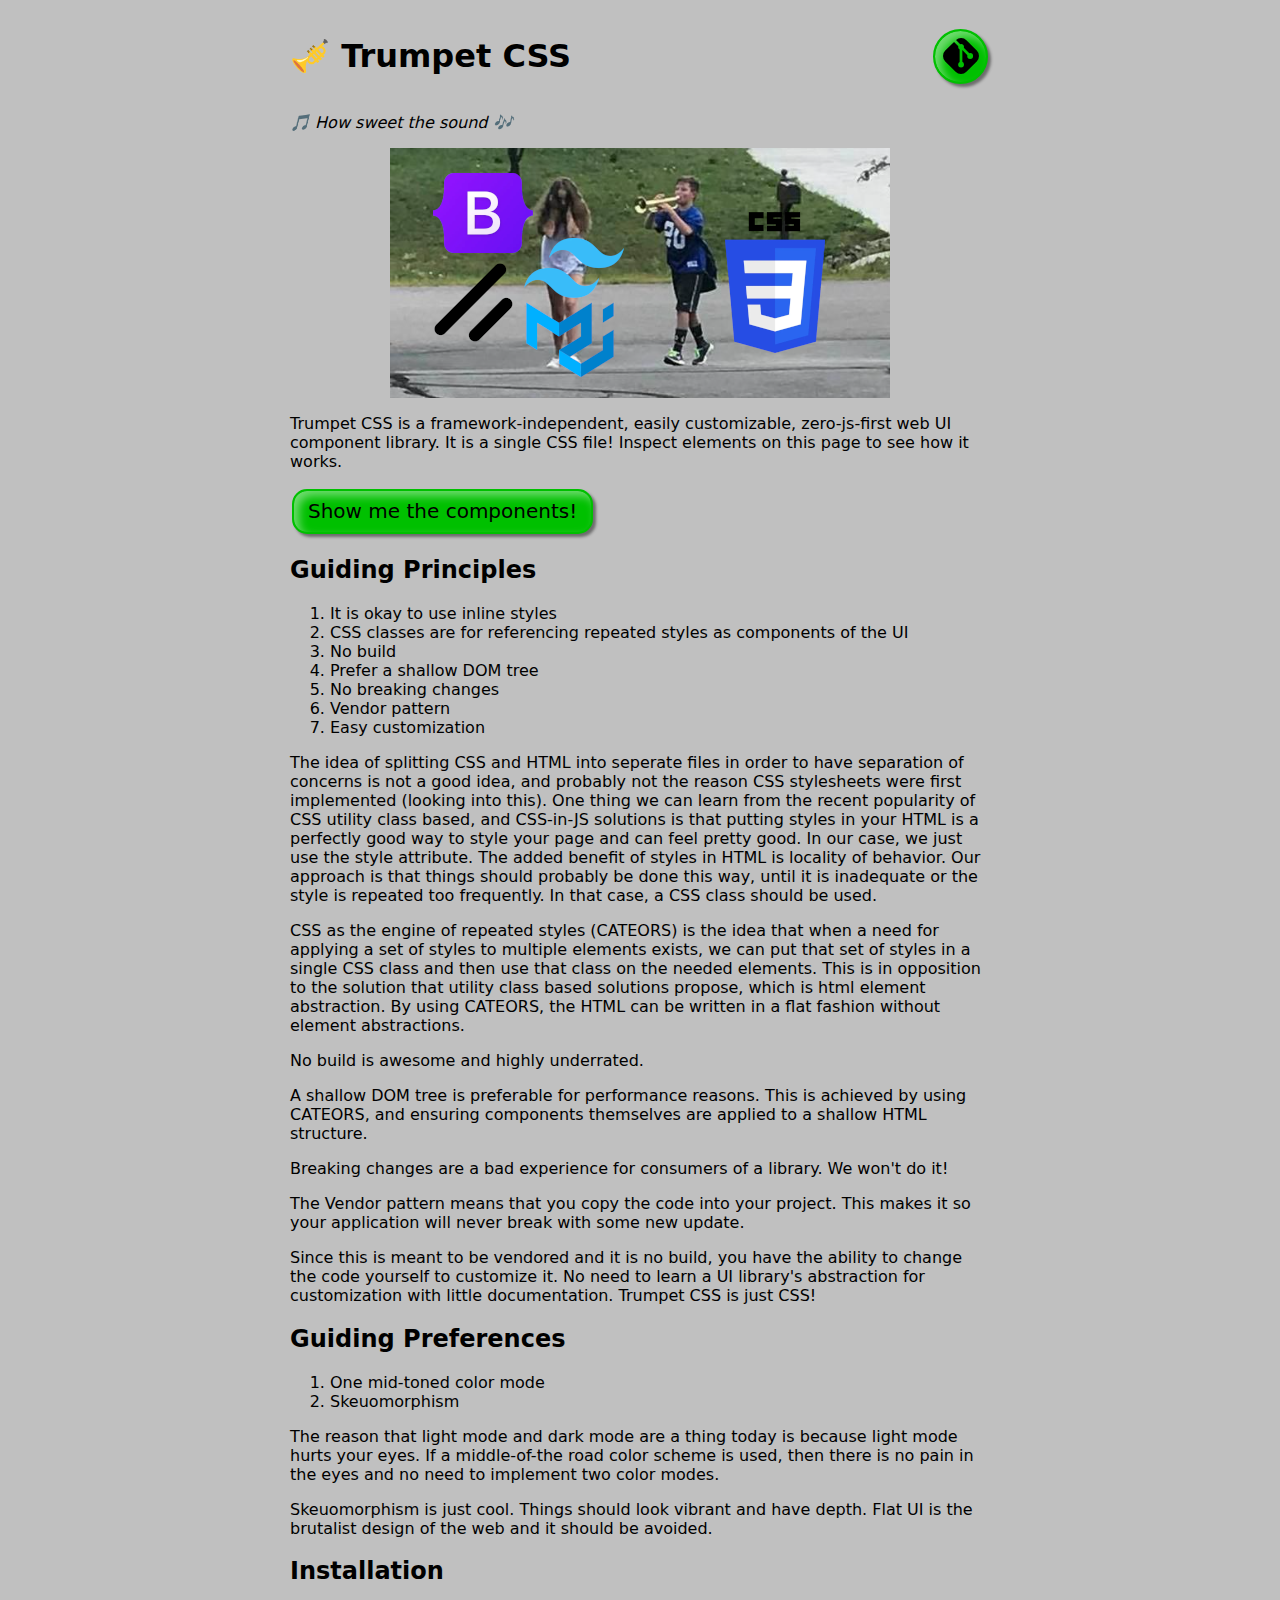
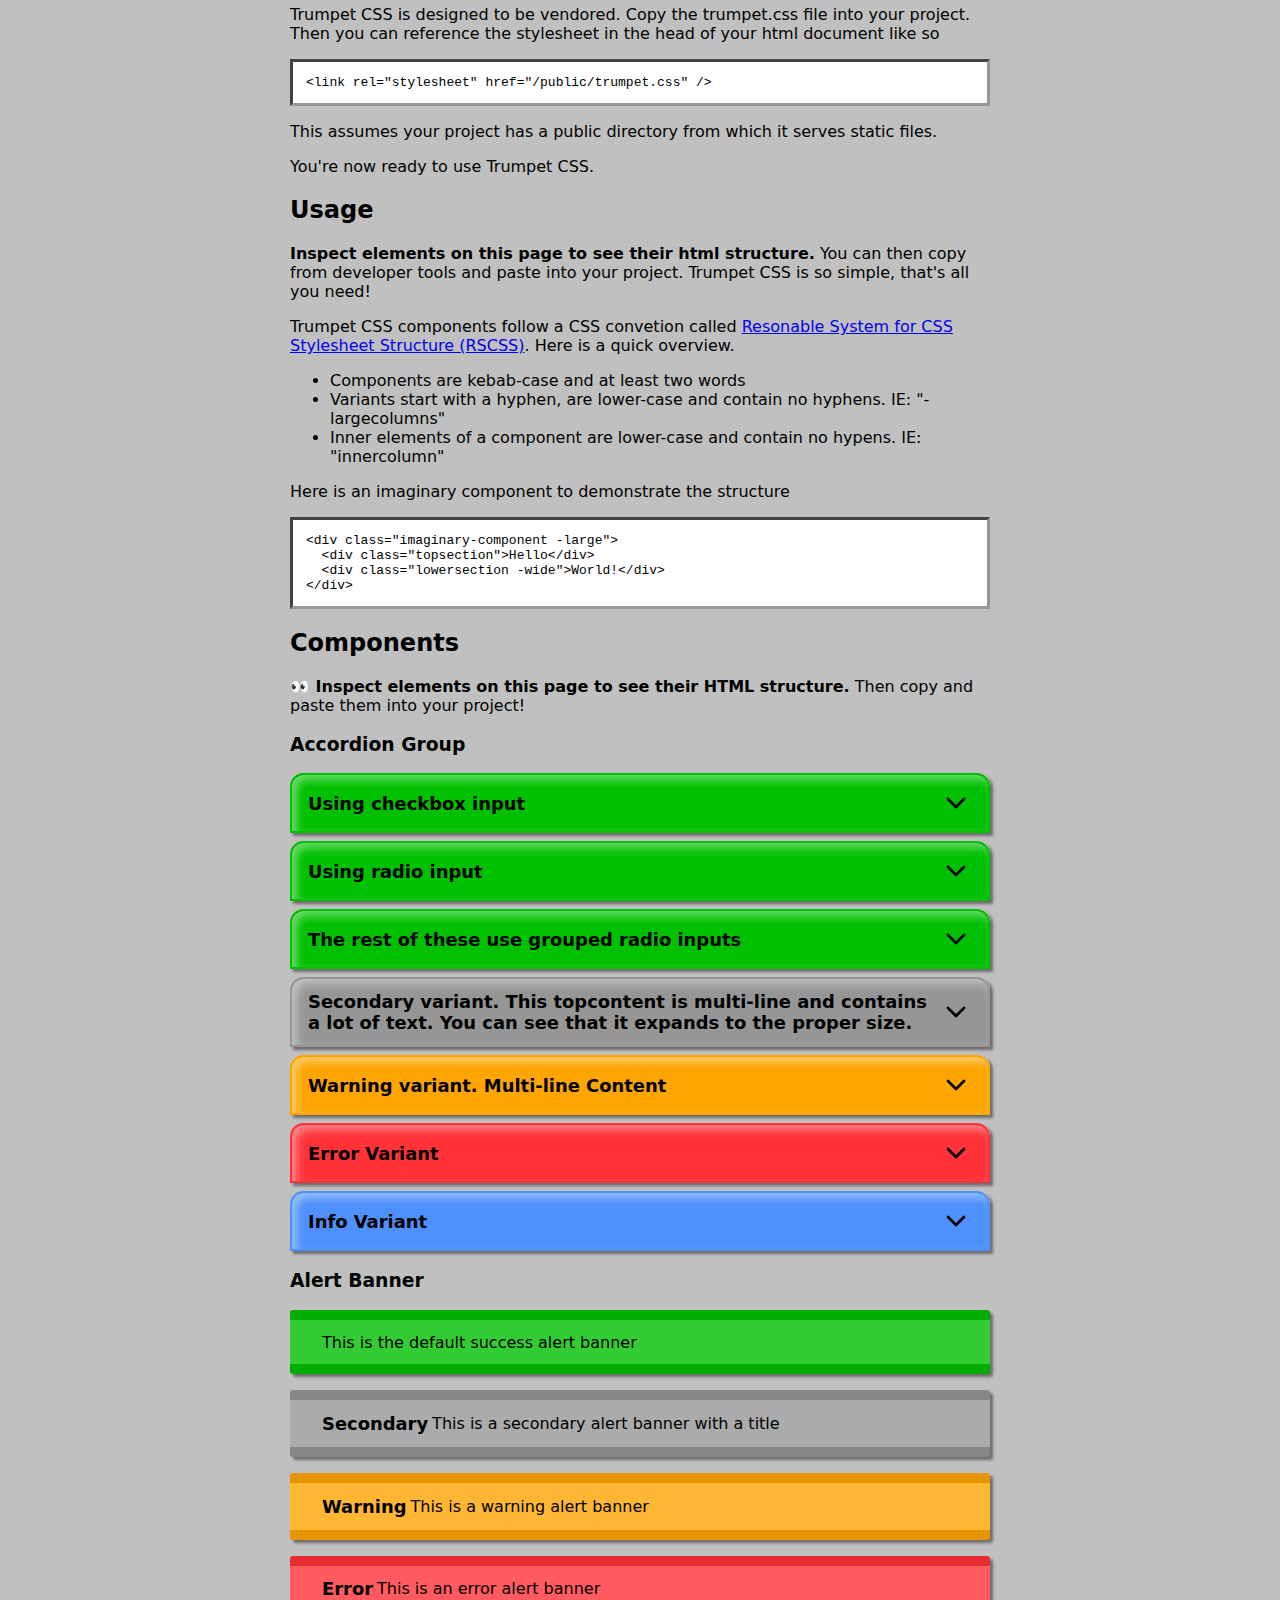
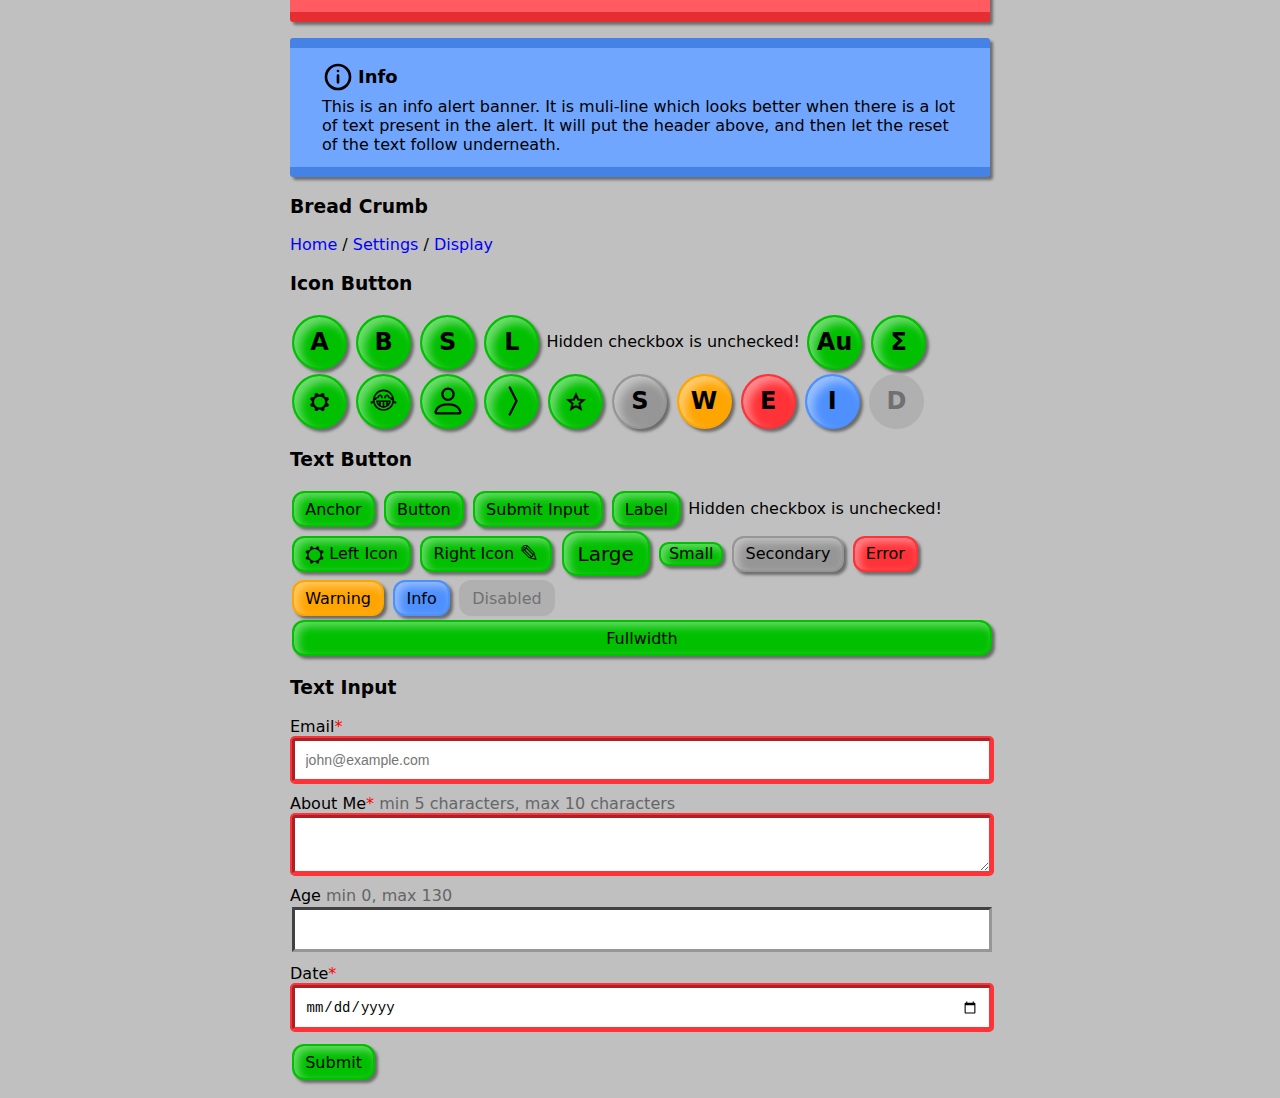
==== commit b36ef635: "feat: 🎸 add accordion, link to git repo" ====
--- a/index.html
+++ b/index.html
@@ -46,7 +46,21 @@
   </head>
   <body style="margin: 1rem">
     <main style="max-width: 700px; margin: 0 auto; box-model: border-box">
-      <h1>🎺 Trumpet CSS</h1>
+      <div
+        style="
+          display: flex;
+          justify-content: space-between;
+          align-items: center;
+        "
+      >
+        <h1>🎺 Trumpet CSS</h1>
+        <a
+          class="icon-button"
+          href="https://github.com/thirsty-wing/trumpet-css"
+        >
+          <img class="icon" src="git.svg" />
+        </a>
+      </div>
       <p><i>🎵 How sweet the sound 🎶</i></p>
 
       <img
@@ -182,28 +196,76 @@
       >
       Then copy and paste them into your project!
       <h3>Accordion Group</h3>
-      🚧 Under Construction 🚧
       <div class="accordion-section">
-        <div class="topcontent">top content</div>
+        <input class="trigger" type="checkbox" />
+        <div class="topcontent">
+          Using checkbox input<img class="icon" src="chevron-down.svg" />
+        </div>
+        <div class="bottomcontent">
+          This can hide and show by clicking the top content
+        </div>
+      </div>
+      <div class="accordion-section">
+        <input class="trigger" type="radio" />
+        <div class="topcontent">
+          Using radio input<img class="icon" src="chevron-down.svg" />
+        </div>
+        <div class="bottomcontent">
+          This will only show and not hide by clicking the top content
+        </div>
+      </div>
+      <div class="accordion-section">
         <input class="trigger" type="radio" name="something" />
-        <div class="bottomcontent">bottom content</div>
-      </div>
-      <div class="accordion-section">
-        <div class="topcontent">
-          This topcontent is multiline and contains a lot of text. You can see
-          that it expands to the proper size.
-        </div>
+        <div class="topcontent">
+          The rest of these use grouped radio inputs<img
+            class="icon"
+            src="chevron-down.svg"
+          />
+        </div>
+        <div class="bottomcontent">
+          Click one of the following radio buttons to expand it and collapse
+          this one. This is more true to the traditional definition of an
+          accordion.
+        </div>
+      </div>
+      <div class="accordion-section -secondary">
         <input class="trigger" type="radio" name="something" />
+        <div class="topcontent">
+          Secondary variant. This topcontent is multi-line and contains a lot of
+          text. You can see that it expands to the proper size.<img
+            class="icon"
+            src="chevron-down.svg"
+          />
+        </div>
         <div class="bottomcontent">some bottom content is here</div>
       </div>
-      <div class="accordion-section">
-        <div class="topcontent">multiline content</div>
+      <div class="accordion-section -warn">
         <input class="trigger" type="radio" name="something" />
+        <div class="topcontent">
+          Warning variant. Multi-line Content<img
+            class="icon"
+            src="chevron-down.svg"
+          />
+        </div>
         <div class="bottomcontent">
           Here you can see that the bottom content can be multi-line and contain
           a lot of text. The accordion will size itself to the proper size as it
           expands and collapses.
         </div>
+      </div>
+      <div class="accordion-section -error">
+        <input class="trigger" type="radio" name="something" />
+        <div class="topcontent">
+          Error Variant<img class="icon" src="chevron-down.svg" />
+        </div>
+        <div class="bottomcontent">bottom content</div>
+      </div>
+      <div class="accordion-section -info">
+        <input class="trigger" type="radio" name="something" />
+        <div class="topcontent">
+          Info Variant<img class="icon" src="chevron-down.svg" />
+        </div>
+        <div class="bottomcontent">bottom content</div>
       </div>
       <h3>Alert Banner</h3>
       <div class="alert-banner">This is the default success alert banner</div>
--- a/trumpet.css
+++ b/trumpet.css
@@ -221,19 +221,49 @@
   display: grid;
   grid-template-rows: max-content 0fr;
   overflow: hidden;
-  background-color: var(--secondary-tc);
   transition: grid-template-rows 250ms ease-in-out;
   margin: 2px;
-  border-radius: 0.75em;
   visibility: visible;
+  margin: 0.5rem 0;
+  border-top-right-radius: 0.75em;
+  box-shadow: var(--shadow-tc);
   &:has(> .trigger:checked) {
     grid-template-rows: max-content 1fr;
   }
   > .topcontent {
-    padding: 1rem;
-    padding-inline-end: 3px;
+    display: flex;
+    align-items: center;
+    justify-content: space-between;
+    padding: 0.75rem 1rem;
+    background-color: var(--success-tc);
+    border-top-left-radius: 0.75em;
+    border-top-right-radius: 0.75em;
+    border: 2px solid var(--success-tc);
     grid-column-start: 1;
     grid-row-start: 1;
+    box-shadow: inset 0.25em 0.25em 10px #ffffff70;
+    font-weight: 600;
+    font-size: 1.12rem;
+  }
+  > .topcontent > .icon {
+    width: 2rem;
+    transition: transform 125ms;
+  }
+  &.-secondary > .topcontent {
+    background-color: var(--secondary-tc);
+    border-color: var(--secondary-tc);
+  }
+  &.-warn > .topcontent {
+    background-color: var(--warn-tc);
+    border-color: var(--warn-tc);
+  }
+  &.-error > .topcontent {
+    background-color: var(--error-tc);
+    border-color: var(--error-tc);
+  }
+  &.-info > .topcontent {
+    background-color: var(--info-tc);
+    border-color: var(--info-tc);
   }
   > .trigger {
     appearance: none;
@@ -244,24 +274,29 @@
     grid-column-start: 1;
     grid-row-start: 1;
     cursor: pointer;
-  }
-  > .trigger:checked {
-    cursor: default;
+    z-index: 1;
   }
   > .bottomcontent {
     grid-column-start: 1;
     grid-row-start: 2;
     overflow: hidden;
-    visibility: hidden;
     transition: padding 250ms ease-in-out;
+    border: 0 solid var(--secondary-tc);
+    border-width: 0 2px;
     padding: 0 1rem;
+  }
+  > .trigger:checked ~ .topcontent {
+    box-shadow: inset 0.1em 0.1em 10px #ffffff60;
+    transition: box-shadow 250ms ease-in-out;
+  }
+  > .trigger:checked ~ .topcontent > .icon {
+    transform: rotate(180deg);
   }
   > .trigger:checked ~ .bottomcontent {
     transition: padding 250ms ease-in-out;
-    background-color: var(--success-tc);
-    visibility: visible;
     min-height: fit-content;
     padding: 1rem;
+    border-bottom: 2px;
   }
 }
 
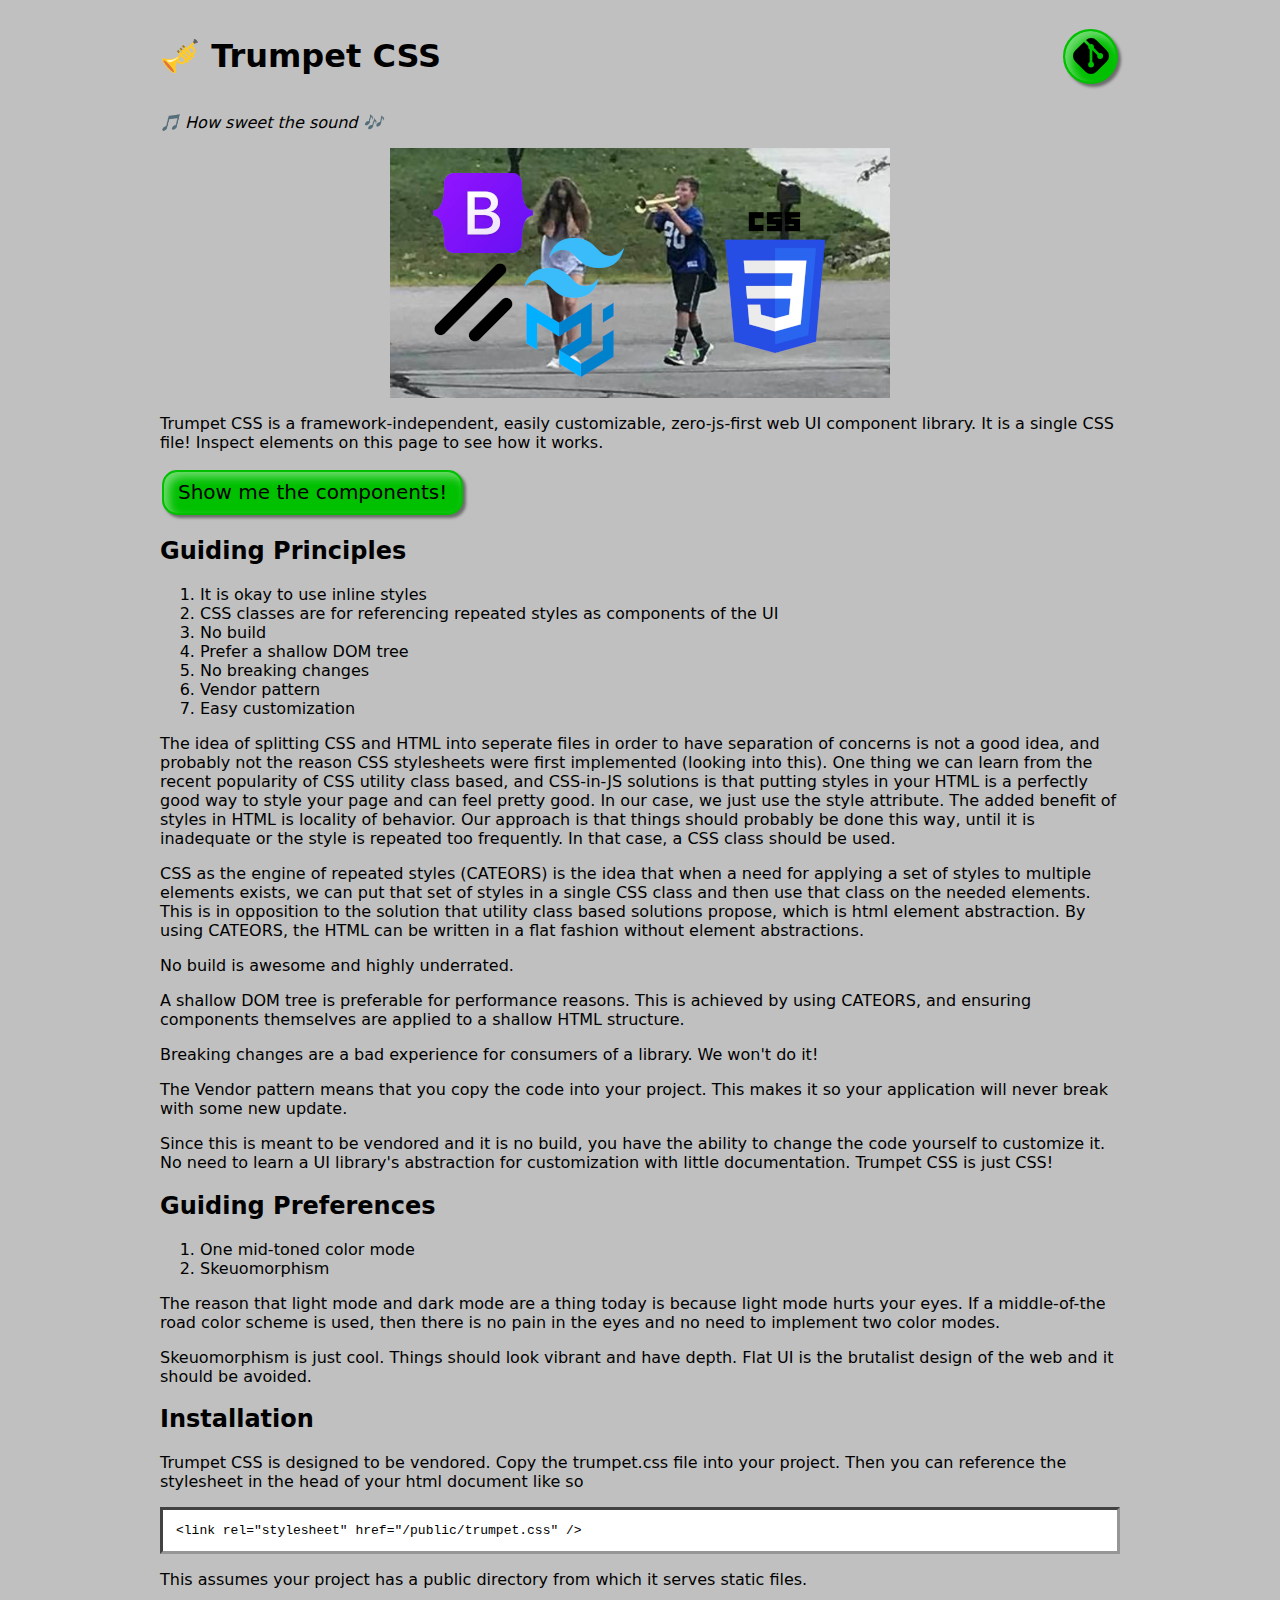
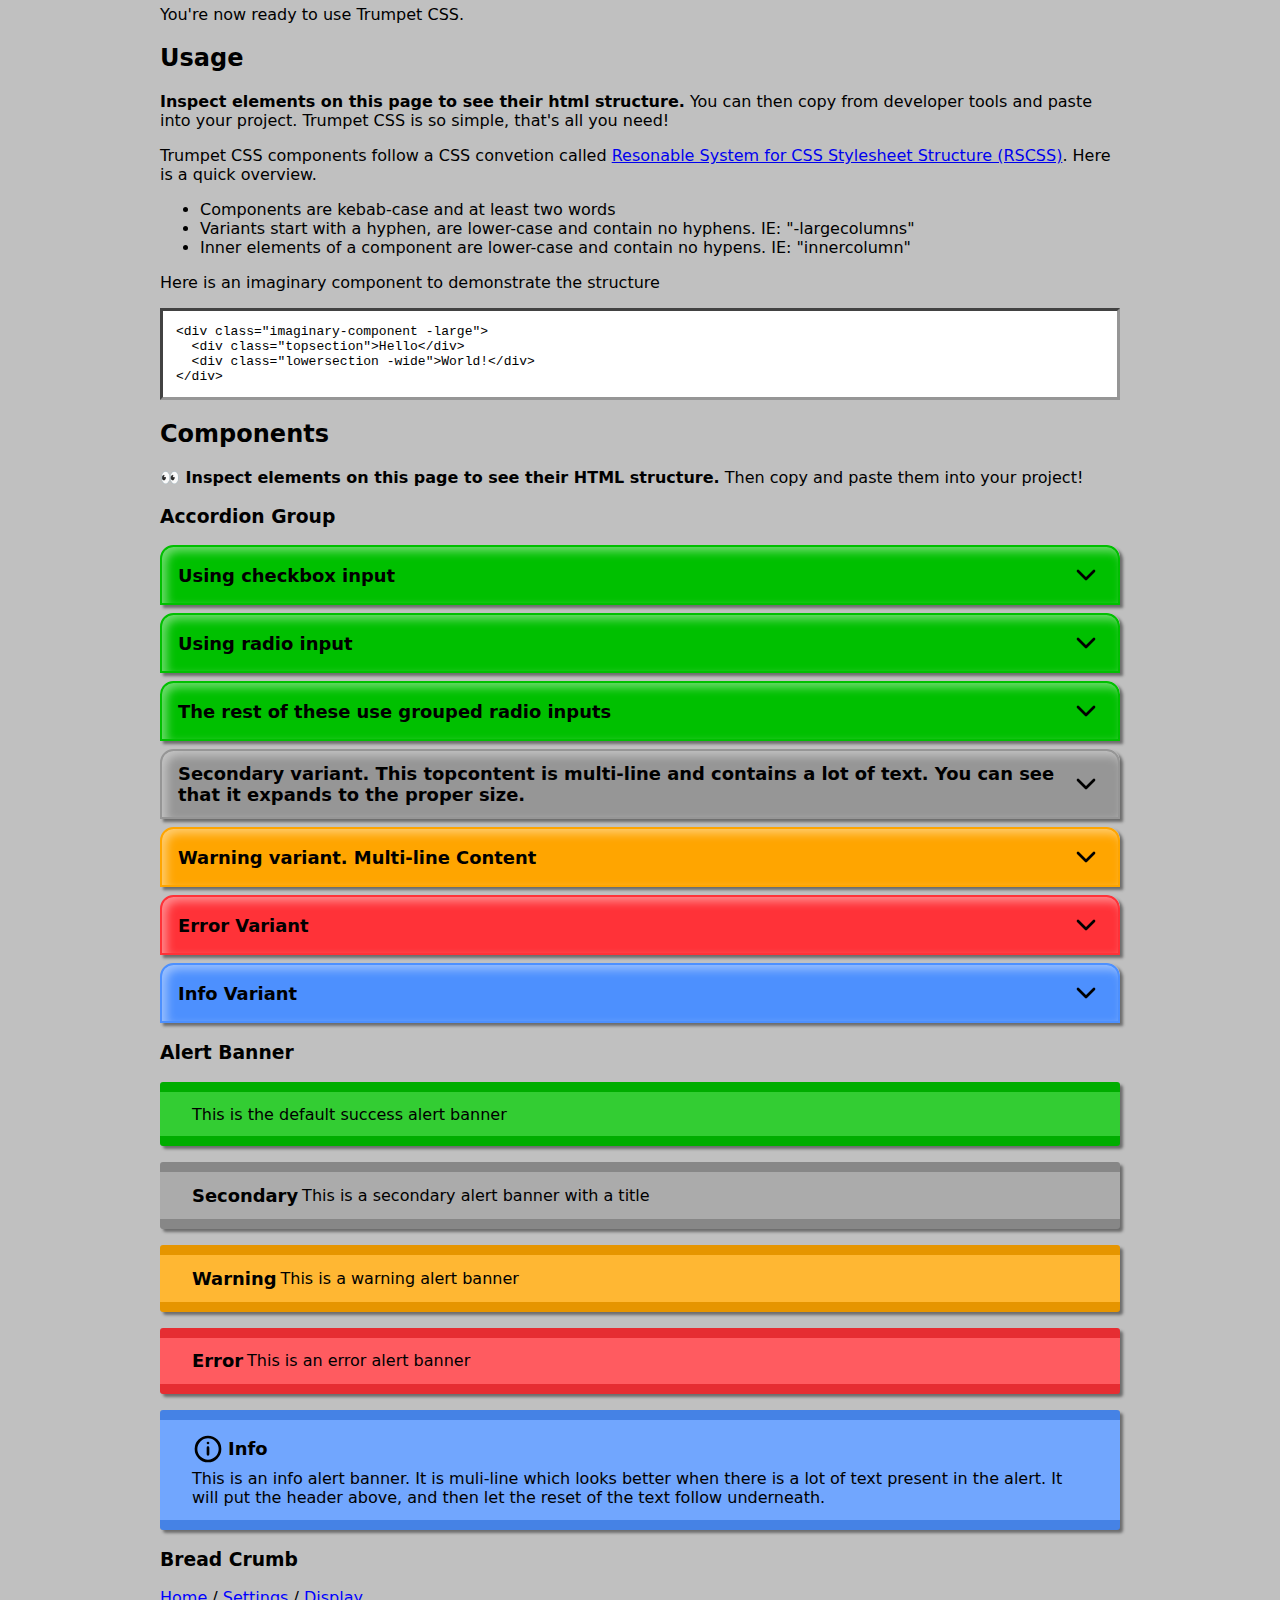
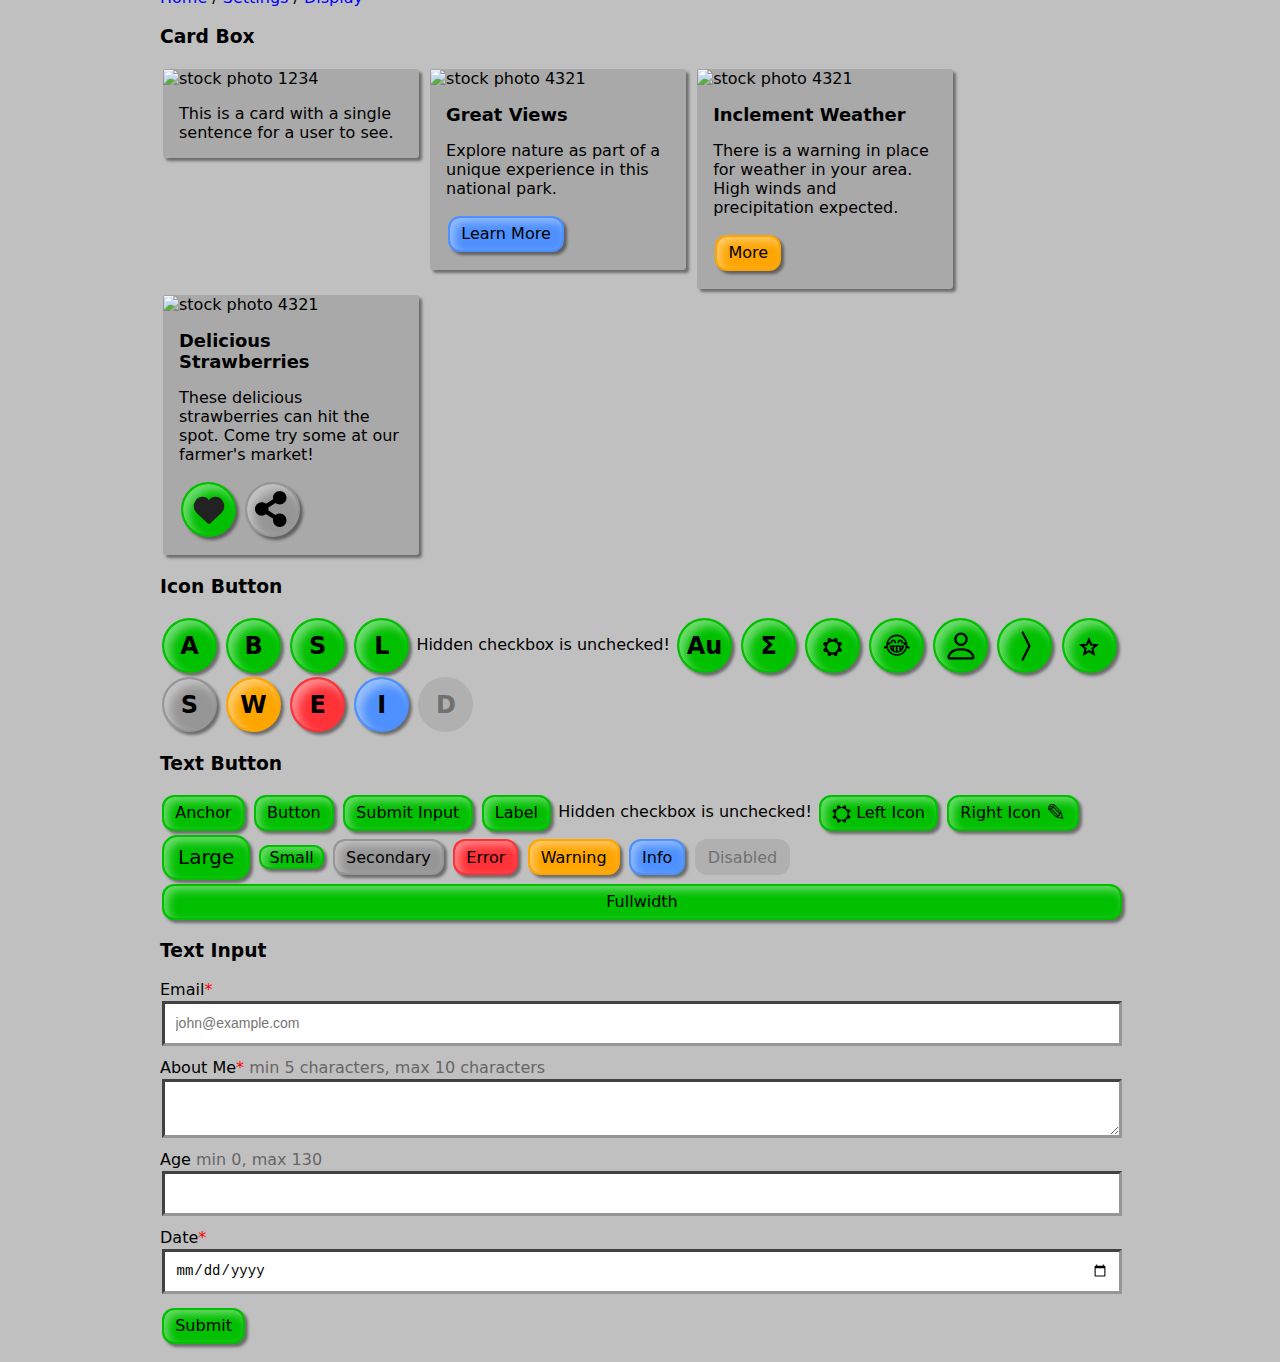
==== commit 784c570e: "feat: 🎸 add card" ====
--- a/index.html
+++ b/index.html
@@ -45,7 +45,7 @@
     <title>🎺 Trumpet CSS</title>
   </head>
   <body style="margin: 1rem">
-    <main style="max-width: 700px; margin: 0 auto; box-model: border-box">
+    <main style="max-width: 960px; margin: 0 auto; box-model: border-box">
       <div
         style="
           display: flex;
@@ -298,6 +298,66 @@
         /
         <a class="parameter" href="#">Display</a>
       </div>
+      <h3>Card Box</h3>
+      <article class="card-box">
+        <img
+          class="image"
+          src="https://picsum.photos/seed/1234/200/100"
+          alt="stock photo 1234"
+        />
+        <p class="bottomcontent">
+          This is a card with a single sentence for a user to see.
+        </p>
+      </article>
+      <article class="card-box">
+        <img
+          class="image"
+          src="https://picsum.photos/seed/4321/200/100"
+          alt="stock photo 4321"
+        />
+        <div class="bottomcontent">
+          <span class="title">Great Views</span>
+          <p>
+            Explore nature as part of a unique experience in this national park.
+          </p>
+          <a class="text-button -info">Learn More</a>
+        </div>
+      </article>
+      <article class="card-box">
+        <img
+          class="image"
+          src="https://picsum.photos/seed/777/200/100"
+          alt="stock photo 4321"
+        />
+        <div class="bottomcontent">
+          <span class="title">Inclement Weather</span>
+          <p>
+            There is a warning in place for weather in your area. High winds and
+            precipitation expected.
+          </p>
+          <a class="text-button -warn">More</a>
+        </div>
+      </article>
+      <article class="card-box">
+        <img
+          class="image"
+          src="https://picsum.photos/seed/4/200/100"
+          alt="stock photo 4321"
+        />
+        <div class="bottomcontent">
+          <span class="title">Delicious Strawberries</span>
+          <p>
+            These delicious strawberries can hit the spot. Come try some at our
+            farmer's market!
+          </p>
+          <button class="icon-button">
+            <img class="icon" src="heart-svgrepo-com.svg" />
+          </button>
+          <button class="icon-button -secondary">
+            <img class="icon" src="share-nodes-svgrepo-com.svg" />
+          </button>
+        </div>
+      </article>
       <h3 id="icon-button-section">Icon Button</h3>
       <a
         ontouchstart
--- a/trumpet.css
+++ b/trumpet.css
@@ -173,7 +173,7 @@
   box-sizing: border-box;
   width: 100%;
   background-color: white;
-  &:invalid {
+  &:user-invalid {
     border-color: var(--error-tc);
     border-radius: 3px;
   }
@@ -182,7 +182,7 @@
     border-color: var(--info-tc);
     border-radius: 3px;
   }
-  &:invalid {
+  &:user-invalid {
     outline: 2px solid var(--error-tc);
   }
   &::-webkit-date-and-time-value {
@@ -297,6 +297,30 @@
     min-height: fit-content;
     padding: 1rem;
     border-bottom: 2px;
+  }
+}
+
+.card-box {
+  max-width: 256px;
+  background-color: darkgray;
+  box-shadow: var(--shadow-tc);
+  border-radius: 3px;
+  overflow: hidden;
+  display: inline-block;
+  margin: 3px;
+  vertical-align: top;
+  > .image {
+    display: block;
+    width: 100%;
+    object-fit: cover;
+  }
+  > .bottomcontent {
+    padding: 16px;
+    margin: 0;
+  }
+  > .bottomcontent > .title {
+    font-weight: 700;
+    font-size: 1.12rem;
   }
 }
 
